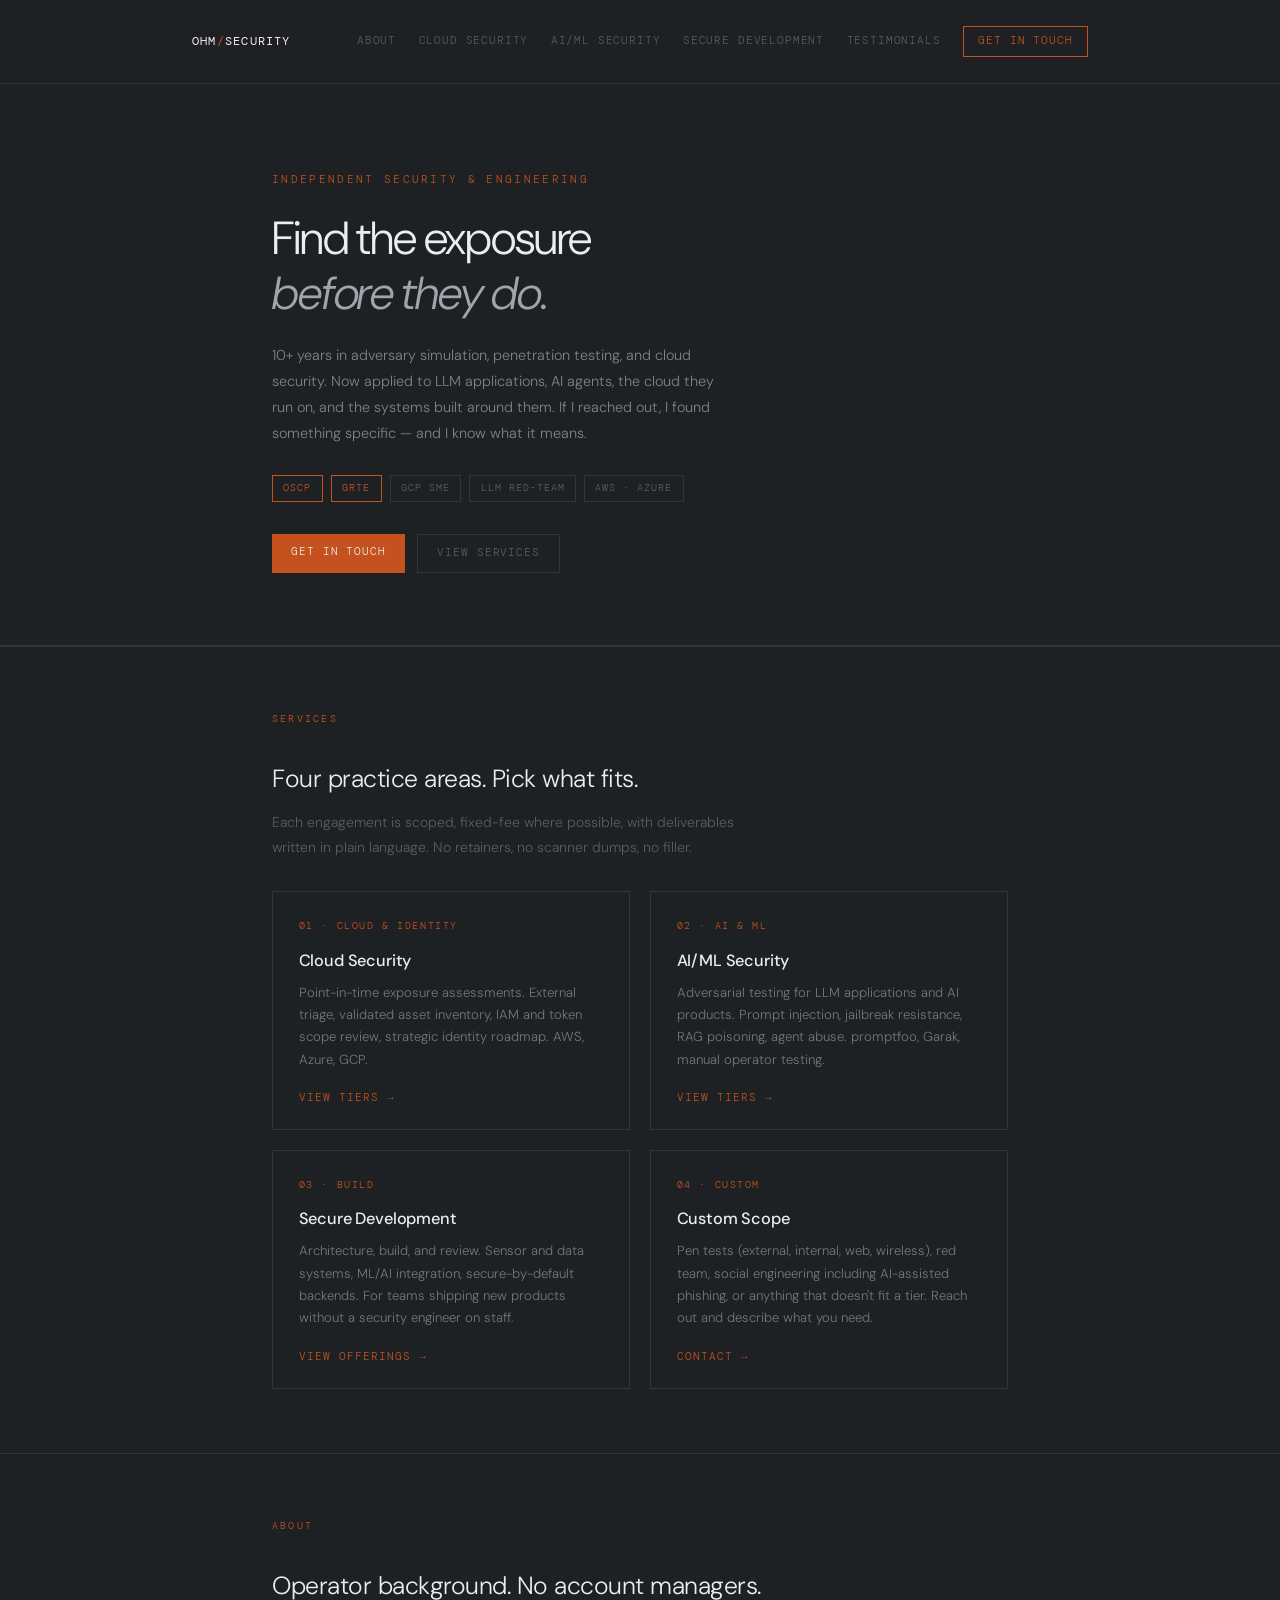
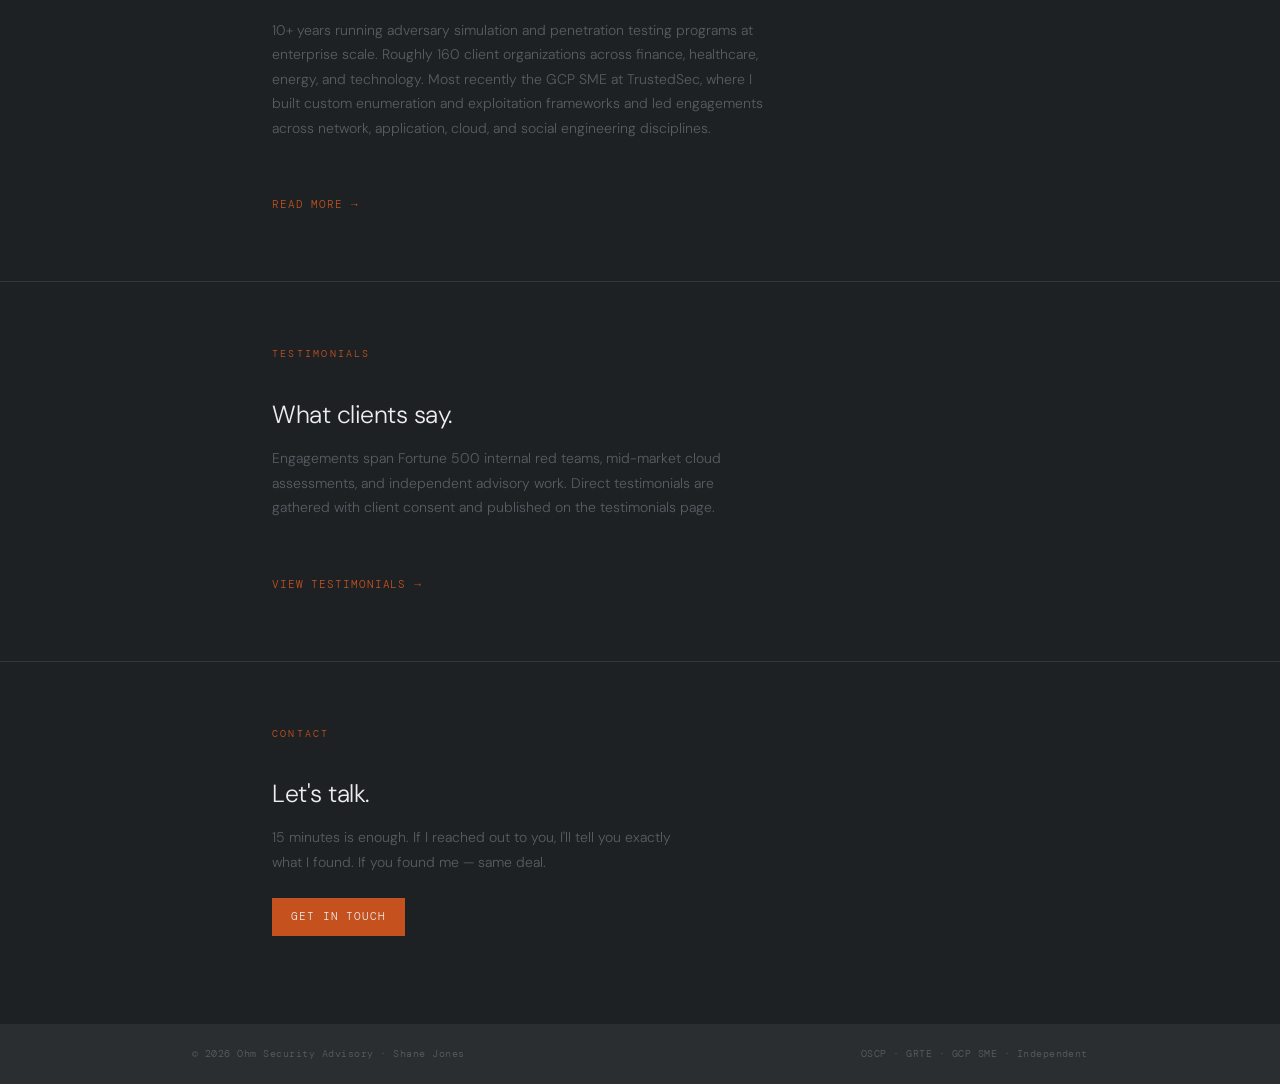
==== index.html @ d606ea2e "Add files via upload" ====
<!DOCTYPE html>
<html lang="en">
<head>
  <meta charset="UTF-8">
  <meta name="viewport" content="width=device-width, initial-scale=1.0">
  <title>Ohm Security Advisory — AI Security, Cloud Security, Secure Development · Shane Jones</title>
  <meta name="description" content="Independent security consultant. AI/LLM red-teaming, cloud and identity exposure reviews, secure software development. OSCP · GRTE · GCP SME.">
  <link rel="preconnect" href="https://fonts.googleapis.com">
  <link rel="preconnect" href="https://fonts.gstatic.com" crossorigin>
  <link href="https://fonts.googleapis.com/css2?family=DM+Mono:wght@300;400;500&family=DM+Sans:ital,wght@0,300;0,400;0,500;1,300&display=swap" rel="stylesheet">
  <link rel="stylesheet" href="styles.css">
</head>
<body>

  <nav>
    <div class="container-wide">
      <a href="index.html" class="logo">OHM<span>/</span>SECURITY</a>
      <button class="nav-toggle" aria-expanded="false" aria-controls="primary-nav">Menu</button>
      <div class="nav-links" id="primary-nav">
        <a href="about.html">About</a>
        <a href="cloud-security.html">Cloud Security</a>
        <a href="ai-ml-security.html">AI/ML Security</a>
        <a href="secure-development.html">Secure Development</a>
        <a href="testimonials.html">Testimonials</a>
        <a href="contact.html" class="nav-cta">Get in touch</a>
      </div>
    </div>
  </nav>

  <main>

    <section class="hero">
      <div class="container">
        <div>
          <div class="hero-eyebrow">Independent Security &amp; Engineering</div>
          <h1>Find the exposure<br><em>before they do.</em></h1>
          <p class="hero-sub">10+ years in adversary simulation, penetration testing, and cloud security. Now applied to LLM applications, AI agents, the cloud they run on, and the systems built around them. If I reached out, I found something specific — and I know what it means.</p>
          <div class="hero-certs">
            <span class="cert cert-main">OSCP</span>
            <span class="cert cert-main">GRTE</span>
            <span class="cert cert-sec">GCP SME</span>
            <span class="cert cert-sec">LLM Red-Team</span>
            <span class="cert cert-sec">AWS · Azure</span>
          </div>
          <div class="hero-btns">
            <a href="contact.html" class="btn btn-solid">Get in touch</a>
            <a href="#services" class="btn btn-outline">View services</a>
          </div>
        </div>
        <div class="headshot">
          <img src="headshot.jpg" alt="Shane Jones" onerror="this.parentElement.style.display='none'">
          <div class="headshot-label">Shane Jones · Ohm Security Advisory</div>
        </div>
      </div>
    </section>

    <!-- Service overview -->
    <section class="section" id="services">
      <div class="section-pad">
        <div class="container">
          <div class="eyebrow">Services</div>
          <h2>Four practice areas. Pick what fits.</h2>
          <p class="lead">Each engagement is scoped, fixed-fee where possible, with deliverables written in plain language. No retainers, no scanner dumps, no filler.</p>
          <div class="service-grid">

            <a href="cloud-security.html" class="service-card">
              <div class="service-card-id">01 · Cloud &amp; Identity</div>
              <div class="service-card-title">Cloud Security</div>
              <div class="service-card-desc">Point-in-time exposure assessments. External triage, validated asset inventory, IAM and token scope review, strategic identity roadmap. AWS, Azure, GCP.</div>
              <div class="service-card-arrow">View tiers →</div>
            </a>

            <a href="ai-ml-security.html" class="service-card">
              <div class="service-card-id">02 · AI &amp; ML</div>
              <div class="service-card-title">AI/ML Security</div>
              <div class="service-card-desc">Adversarial testing for LLM applications and AI products. Prompt injection, jailbreak resistance, RAG poisoning, agent abuse. promptfoo, Garak, manual operator testing.</div>
              <div class="service-card-arrow">View tiers →</div>
            </a>

            <a href="secure-development.html" class="service-card">
              <div class="service-card-id">03 · Build</div>
              <div class="service-card-title">Secure Development</div>
              <div class="service-card-desc">Architecture, build, and review. Sensor and data systems, ML/AI integration, secure-by-default backends. For teams shipping new products without a security engineer on staff.</div>
              <div class="service-card-arrow">View offerings →</div>
            </a>

            <a href="contact.html" class="service-card">
              <div class="service-card-id">04 · Custom</div>
              <div class="service-card-title">Custom Scope</div>
              <div class="service-card-desc">Pen tests (external, internal, web, wireless), red team, social engineering including AI-assisted phishing, or anything that doesn't fit a tier. Reach out and describe what you need.</div>
              <div class="service-card-arrow">Contact →</div>
            </a>

          </div>
        </div>
      </div>
    </section>

    <!-- About preview -->
    <section class="section">
      <div class="section-pad">
        <div class="container">
          <div class="eyebrow">About</div>
          <h2>Operator background. No account managers.</h2>
          <p class="lead">10+ years running adversary simulation and penetration testing programs at enterprise scale. Roughly 160 client organizations across finance, healthcare, energy, and technology. Most recently the GCP SME at TrustedSec, where I built custom enumeration and exploitation frameworks and led engagements across network, application, cloud, and social engineering disciplines.</p>
          <a href="about.html" class="preview-cta">Read more →</a>
        </div>
      </div>
    </section>

    <!-- Testimonials preview -->
    <section class="section">
      <div class="section-pad">
        <div class="container">
          <div class="eyebrow">Testimonials</div>
          <h2>What clients say.</h2>
          <p class="lead">Engagements span Fortune 500 internal red teams, mid-market cloud assessments, and independent advisory work. Direct testimonials are gathered with client consent and published on the testimonials page.</p>
          <a href="testimonials.html" class="preview-cta">View testimonials →</a>
        </div>
      </div>
    </section>

    <!-- Contact CTA -->
    <section class="contact-section">
      <div class="contact-pad">
        <div class="container">
          <div class="eyebrow">Contact</div>
          <h2>Let's talk.</h2>
          <p style="font-size:0.875rem;color:var(--muted);max-width:420px;line-height:1.75;margin-bottom:1.5rem">
            15 minutes is enough. If I reached out to you, I'll tell you exactly what I found. If you found me — same deal.
          </p>
          <a href="contact.html" class="btn btn-solid">Get in touch</a>
        </div>
      </div>
    </section>

  </main>

  <footer>
    <div class="container-wide">
      <span class="fc">© 2026 Ohm Security Advisory · Shane Jones</span>
      <span class="fc">OSCP · GRTE · GCP SME · Independent</span>
    </div>
  </footer>

  <script src="nav.js"></script>
</body>
</html>
---- styles.css ----
/* ════════════════════════════════════════════════════════════════
   Ohm Security Advisory — shared stylesheet
   Color, type, and component system. All pages link this file.
   ════════════════════════════════════════════════════════════════ */

*, *::before, *::after { box-sizing: border-box; margin: 0; padding: 0; }

:root {
  --orange:   #C4511E;
  --copper:   #D96A2C;
  --gunmetal: #2B2E31;
  --graphite: #4A4F55;
  --offwhite: #EDEDED;
  --bg:       #1e2124;
  --surface:  #252830;
  --border:   #32363c;
  --muted:    #585d64;
  --text:     #EDEDED;
}

html { scroll-behavior: smooth; }

body {
  background: var(--bg);
  color: var(--text);
  font-family: 'DM Sans', sans-serif;
  font-weight: 300;
  line-height: 1.6;
  min-height: 100vh;
  display: flex;
  flex-direction: column;
}

main { flex: 1; }

.container {
  max-width: 800px;
  margin: 0 auto;
  padding: 0 2rem;
}

.container-wide {
  max-width: 960px;
  margin: 0 auto;
  padding: 0 2rem;
}

/* ── Nav ── */
nav {
  padding: 1.6rem 0;
  border-bottom: 1px solid var(--border);
  position: sticky;
  top: 0;
  background: rgba(30,33,36,0.97);
  backdrop-filter: blur(8px);
  z-index: 50;
}
nav .container-wide { display: flex; align-items: center; justify-content: space-between; }
.logo {
  font-family: 'DM Mono', monospace;
  font-size: 0.76rem;
  font-weight: 400;
  color: var(--offwhite);
  text-decoration: none;
  letter-spacing: 0.1em;
}
.logo span { color: var(--orange); }

.nav-links { display: flex; gap: 1.4rem; align-items: center; }
.nav-links a {
  font-family: 'DM Mono', monospace;
  font-size: 0.66rem;
  color: var(--muted);
  text-decoration: none;
  letter-spacing: 0.08em;
  text-transform: uppercase;
  transition: color 0.2s;
}
.nav-links a:hover { color: var(--offwhite); }
.nav-links a.active { color: var(--offwhite); border-bottom: 1px solid var(--orange); padding-bottom: 2px; }
.nav-cta {
  padding: 0.4rem 0.9rem;
  border: 1px solid var(--orange);
  color: var(--orange) !important;
  transition: background 0.2s, color 0.2s !important;
}
.nav-cta:hover { background: var(--orange) !important; color: var(--offwhite) !important; }
.nav-cta.active { border-bottom: 1px solid var(--orange); padding-bottom: 0.4rem; }

/* Mobile menu toggle */
.nav-toggle {
  display: none;
  background: transparent;
  border: 1px solid var(--border);
  color: var(--muted);
  font-family: 'DM Mono', monospace;
  font-size: 0.7rem;
  letter-spacing: 0.08em;
  padding: 0.4rem 0.8rem;
  cursor: pointer;
}

/* ── Hero ── */
.hero {
  padding: 5.5rem 0 4.5rem;
  border-bottom: 1px solid var(--border);
}
.hero .container {
  display: grid;
  grid-template-columns: 1fr 190px;
  gap: 2.5rem;
  align-items: start;
}
.hero-eyebrow {
  font-family: 'DM Mono', monospace;
  font-size: 0.66rem;
  color: var(--orange);
  letter-spacing: 0.22em;
  text-transform: uppercase;
  margin-bottom: 1.4rem;
  opacity: 0;
  animation: fadeUp 0.5s 0.05s forwards;
}
.hero h1 {
  font-size: clamp(2rem, 4vw, 2.9rem);
  font-weight: 300;
  line-height: 1.18;
  letter-spacing: -0.025em;
  margin-bottom: 1.4rem;
  color: var(--offwhite);
  opacity: 0;
  animation: fadeUp 0.5s 0.12s forwards;
}
.hero h1 em { font-style: italic; color: #a0a5ac; }
.hero-sub {
  font-size: 0.9rem;
  color: #7e838a;
  line-height: 1.8;
  max-width: 460px;
  margin-bottom: 1.75rem;
  opacity: 0;
  animation: fadeUp 0.5s 0.2s forwards;
}
.hero-certs {
  display: flex;
  gap: 0.5rem;
  flex-wrap: wrap;
  margin-bottom: 2rem;
  opacity: 0;
  animation: fadeUp 0.5s 0.26s forwards;
}
.cert {
  font-family: 'DM Mono', monospace;
  font-size: 0.62rem;
  letter-spacing: 0.1em;
  text-transform: uppercase;
  padding: 0.28rem 0.65rem;
}
.cert-main { border: 1px solid var(--orange); color: var(--orange); }
.cert-sec  { border: 1px solid var(--border);  color: var(--muted); }

.hero-btns {
  display: flex;
  gap: 0.75rem;
  opacity: 0;
  animation: fadeUp 0.5s 0.32s forwards;
  flex-wrap: wrap;
}

.btn {
  font-family: 'DM Mono', monospace;
  font-size: 0.7rem;
  letter-spacing: 0.08em;
  text-transform: uppercase;
  text-decoration: none;
  padding: 0.6rem 1.2rem;
  transition: all 0.18s;
  display: inline-block;
  cursor: pointer;
  border: none;
}
.btn-solid  { background: var(--orange); color: var(--offwhite); }
.btn-solid:hover { background: var(--copper); }
.btn-outline { border: 1px solid var(--border); color: var(--muted); background: transparent; }
.btn-outline:hover { border-color: var(--graphite); color: var(--offwhite); }

/* Headshot */
.headshot { opacity: 0; animation: fadeIn 0.7s 0.4s forwards; }
.headshot img {
  width: 100%;
  height: 230px;
  object-fit: cover;
  object-position: center 10%;
  display: block;
  border-left: 3px solid var(--orange);
  filter: saturate(0.92);
}
.headshot-label {
  font-family: 'DM Mono', monospace;
  font-size: 0.6rem;
  color: var(--muted);
  letter-spacing: 0.06em;
  text-align: right;
  margin-top: 0.5rem;
}

/* ── Page header (non-home pages) ── */
.page-header {
  padding: 3.5rem 0 2.5rem;
  border-bottom: 1px solid var(--border);
}
.page-header .eyebrow {
  margin-bottom: 1rem;
}
.page-header h1 {
  font-size: clamp(1.7rem, 3vw, 2.3rem);
  font-weight: 300;
  letter-spacing: -0.022em;
  color: var(--offwhite);
  line-height: 1.2;
  max-width: 680px;
  margin-bottom: 1rem;
}
.page-header p {
  font-size: 0.92rem;
  color: #7e838a;
  line-height: 1.75;
  max-width: 540px;
}

/* ── Sections ── */
.section { border-top: 1px solid var(--border); }
.section:first-of-type { border-top: none; }
.section-pad { padding: 4rem 0; }
.eyebrow {
  font-family: 'DM Mono', monospace;
  font-size: 0.63rem;
  letter-spacing: 0.22em;
  text-transform: uppercase;
  color: var(--orange);
  margin-bottom: 2rem;
}
h2 {
  font-size: 1.55rem;
  font-weight: 300;
  letter-spacing: -0.02em;
  color: var(--offwhite);
  margin-bottom: 0.75rem;
}
.lead {
  font-size: 0.875rem;
  color: var(--muted);
  line-height: 1.75;
  max-width: 500px;
  margin-bottom: 2rem;
}

/* ── Service overview grid (home page) ── */
.service-grid {
  display: grid;
  grid-template-columns: 1fr 1fr;
  gap: 1.25rem;
  margin-top: 1rem;
}
.service-card {
  border: 1px solid var(--border);
  padding: 1.6rem 1.6rem 1.4rem;
  text-decoration: none;
  display: flex;
  flex-direction: column;
  background: transparent;
  transition: background 0.18s, border-color 0.18s, transform 0.18s;
}
.service-card:hover { background: var(--surface); border-color: var(--graphite); transform: translateY(-2px); }
.service-card-id {
  font-family: 'DM Mono', monospace;
  font-size: 0.62rem;
  color: var(--orange);
  letter-spacing: 0.16em;
  text-transform: uppercase;
  margin-bottom: 0.85rem;
}
.service-card-title {
  font-size: 1.02rem;
  font-weight: 500;
  color: var(--offwhite);
  margin-bottom: 0.5rem;
  letter-spacing: -0.01em;
}
.service-card-desc {
  font-size: 0.82rem;
  color: #72777e;
  line-height: 1.7;
  margin-bottom: 1.2rem;
  flex-grow: 1;
}
.service-card-arrow {
  font-family: 'DM Mono', monospace;
  font-size: 0.66rem;
  color: var(--orange);
  letter-spacing: 0.1em;
  text-transform: uppercase;
}

/* ── Tiers ── */
.tiers { border: 1px solid var(--border); display: flex; flex-direction: column; }
.tier {
  padding: 1.6rem 1.75rem;
  display: grid;
  grid-template-columns: 60px 1fr auto;
  gap: 1rem;
  border-bottom: 1px solid var(--border);
  transition: background 0.18s;
}
.tier:last-child { border-bottom: none; }
.tier:hover { background: var(--surface); }
.tier-id { font-family: 'DM Mono', monospace; font-size: 0.62rem; color: var(--orange); letter-spacing: 0.08em; padding-top: 3px; }
.tier-name { font-size: 0.92rem; font-weight: 500; color: var(--offwhite); margin-bottom: 0.2rem; }
.tier-eta { font-family: 'DM Mono', monospace; font-size: 0.65rem; color: var(--muted); margin-bottom: 0.55rem; }
.tier-copy { font-size: 0.83rem; color: #72777e; line-height: 1.65; max-width: 460px; }
.tier-rate { text-align: right; white-space: nowrap; padding-top: 3px; }
.tier-rate a { font-family: 'DM Mono', monospace; font-size: 0.65rem; letter-spacing: 0.05em; color: var(--orange); text-decoration: none; }
.tier-rate a:hover { color: var(--copper); }

.callout {
  margin-top: 1rem;
  padding: 1.1rem 1.4rem;
  background: var(--surface);
  border-left: 3px solid var(--orange);
  font-size: 0.82rem;
  color: var(--muted);
  line-height: 1.65;
}
.callout a { color: var(--orange); text-decoration: none; }
.callout a:hover { color: var(--copper); }
.callout strong { color: var(--offwhite); font-weight: 400; }

/* ── About ── */
.about-cols { display: grid; grid-template-columns: 1fr 280px; gap: 3rem; align-items: start; }
.about-copy { font-size: 0.875rem; color: #7e838a; line-height: 1.85; }
.about-copy p + p { margin-top: 0.9rem; }
.about-copy strong { color: var(--offwhite); font-weight: 400; }
.skills { display: flex; flex-wrap: wrap; gap: 0.4rem; margin-top: 1.5rem; }
.skill {
  font-family: 'DM Mono', monospace;
  font-size: 0.6rem;
  letter-spacing: 0.06em;
  padding: 0.25rem 0.6rem;
  border: 1px solid var(--border);
  color: var(--graphite);
  background: var(--surface);
}
.timeline { display: flex; flex-direction: column; }
.tl-item { display: grid; grid-template-columns: 10px 1fr; gap: 0.9rem; padding-bottom: 1.25rem; position: relative; }
.tl-item:not(:last-child)::before {
  content: ''; position: absolute; left: 4px; top: 8px; bottom: 0;
  width: 1px; background: var(--border);
}
.tl-dot { width: 9px; height: 9px; border-radius: 50%; background: var(--orange); flex-shrink: 0; margin-top: 3px; }
.tl-co { font-size: 0.85rem; font-weight: 500; color: var(--offwhite); line-height: 1.3; }
.tl-role { font-family: 'DM Mono', monospace; font-size: 0.62rem; color: var(--muted); margin-top: 2px; }
.certs-block { margin-top: 1.75rem; padding-top: 1.5rem; border-top: 1px solid var(--border); }
.certs-label { font-family: 'DM Mono', monospace; font-size: 0.6rem; letter-spacing: 0.18em; text-transform: uppercase; color: var(--orange); margin-bottom: 0.75rem; }
.cert-line { font-size: 0.82rem; color: var(--offwhite); margin-bottom: 0.3rem; }
.cert-line span { color: var(--muted); }

/* ── Testimonials ── */
.testimonial-grid {
  display: flex;
  flex-direction: column;
  gap: 1.25rem;
  margin-top: 1rem;
}
.testimonial {
  border: 1px solid var(--border);
  padding: 1.6rem 1.75rem;
  background: transparent;
  transition: background 0.18s;
  position: relative;
}
.testimonial:hover { background: var(--surface); }
.testimonial-quote {
  font-size: 0.95rem;
  color: var(--offwhite);
  line-height: 1.75;
  font-style: italic;
  margin-bottom: 1.2rem;
}
.testimonial-quote::before {
  content: '"';
  font-family: 'DM Mono', monospace;
  font-style: normal;
  color: var(--orange);
  font-size: 1.2rem;
  margin-right: 0.2rem;
}
.testimonial-quote::after {
  content: '"';
  font-family: 'DM Mono', monospace;
  font-style: normal;
  color: var(--orange);
  font-size: 1.2rem;
  margin-left: 0.1rem;
}
.testimonial-attribution {
  display: grid;
  grid-template-columns: 1fr auto;
  gap: 0.5rem;
  align-items: center;
  border-top: 1px solid var(--border);
  padding-top: 1rem;
}
.testimonial-name {
  font-size: 0.85rem;
  color: var(--offwhite);
  font-weight: 500;
}
.testimonial-role {
  font-family: 'DM Mono', monospace;
  font-size: 0.65rem;
  color: var(--muted);
  letter-spacing: 0.05em;
  margin-top: 2px;
}
.testimonial-engagement {
  font-family: 'DM Mono', monospace;
  font-size: 0.6rem;
  color: var(--orange);
  letter-spacing: 0.1em;
  text-transform: uppercase;
  border: 1px solid var(--border);
  padding: 0.25rem 0.6rem;
}
.testimonial-empty {
  border: 1px dashed var(--border);
  padding: 2.5rem 1.75rem;
  text-align: center;
  color: var(--muted);
  font-size: 0.85rem;
  line-height: 1.7;
}
.testimonial-empty p { margin-bottom: 0.5rem; }

/* ── Contact ── */
.contact-section { border-top: 1px solid var(--border); }
.contact-pad { padding: 4rem 0 5.5rem; }
.contact-cols {
  display: grid;
  grid-template-columns: 1fr 1fr;
  gap: 2.5rem;
  margin-top: 2rem;
  align-items: start;
}
.contact-block h3 {
  font-family: 'DM Mono', monospace;
  font-size: 0.65rem;
  letter-spacing: 0.12em;
  text-transform: uppercase;
  color: var(--muted);
  margin-bottom: 0.5rem;
}
.contact-block p { font-size: 0.83rem; color: var(--muted); line-height: 1.65; margin-bottom: 0.65rem; }
.clink { font-family: 'DM Mono', monospace; font-size: 0.78rem; color: var(--orange); text-decoration: none; }
.clink:hover { color: var(--copper); }

/* ── Contact form ── */
.contact-form { display: flex; flex-direction: column; gap: 0.75rem; }
.contact-form input,
.contact-form textarea {
  background: var(--surface);
  border: 1px solid var(--border);
  color: var(--text);
  font-family: 'DM Sans', sans-serif;
  font-size: 0.83rem;
  font-weight: 300;
  padding: 0.65rem 0.85rem;
  width: 100%;
  outline: none;
  transition: border-color 0.2s;
  resize: vertical;
}
.contact-form input::placeholder,
.contact-form textarea::placeholder { color: var(--muted); }
.contact-form input:focus,
.contact-form textarea:focus { border-color: var(--graphite); }
.contact-form textarea { min-height: 110px; }

/* ── Home page section CTAs (preview blocks) ── */
.preview-cta {
  margin-top: 1.5rem;
  font-family: 'DM Mono', monospace;
  font-size: 0.7rem;
  letter-spacing: 0.08em;
  text-transform: uppercase;
  color: var(--orange);
  text-decoration: none;
  display: inline-block;
  border-bottom: 1px solid transparent;
  padding-bottom: 2px;
  transition: border-color 0.2s, color 0.2s;
}
.preview-cta:hover { border-color: var(--orange); color: var(--copper); }

/* ── Footer ── */
footer { background: var(--gunmetal); padding: 1.4rem 0; }
footer .container-wide { display: flex; justify-content: space-between; align-items: center; gap: 1rem; flex-wrap: wrap; }
.fc { font-family: 'DM Mono', monospace; font-size: 0.62rem; color: var(--muted); letter-spacing: 0.05em; }

/* ── Animations ── */
@keyframes fadeUp {
  from { opacity: 0; transform: translateY(12px); }
  to   { opacity: 1; transform: translateY(0); }
}
@keyframes fadeIn {
  from { opacity: 0; }
  to   { opacity: 1; }
}

/* ── Mobile ── */
@media (max-width: 800px) {
  .nav-toggle { display: block; }
  .nav-links {
    display: none;
    position: absolute;
    top: 100%;
    left: 0;
    right: 0;
    flex-direction: column;
    align-items: stretch;
    background: rgba(30,33,36,0.99);
    backdrop-filter: blur(8px);
    border-bottom: 1px solid var(--border);
    padding: 1rem 2rem 1.5rem;
    gap: 1rem;
  }
  .nav-links.is-open { display: flex; }
  .nav-links a { padding: 0.4rem 0; }
  .nav-links a.active { border-bottom: none; padding-bottom: 0.4rem; color: var(--orange); }
  .nav-cta { text-align: center; }
}

@media (max-width: 660px) {
  .hero .container  { grid-template-columns: 1fr; }
  .headshot         { display: none; }
  .about-cols       { grid-template-columns: 1fr; }
  .contact-cols     { grid-template-columns: 1fr; }
  .service-grid     { grid-template-columns: 1fr; }
  .tier             { grid-template-columns: 60px 1fr; }
  .tier-rate        { grid-column: 2; text-align: left; }
  .testimonial-attribution { grid-template-columns: 1fr; }
  .testimonial-engagement { justify-self: start; }
}
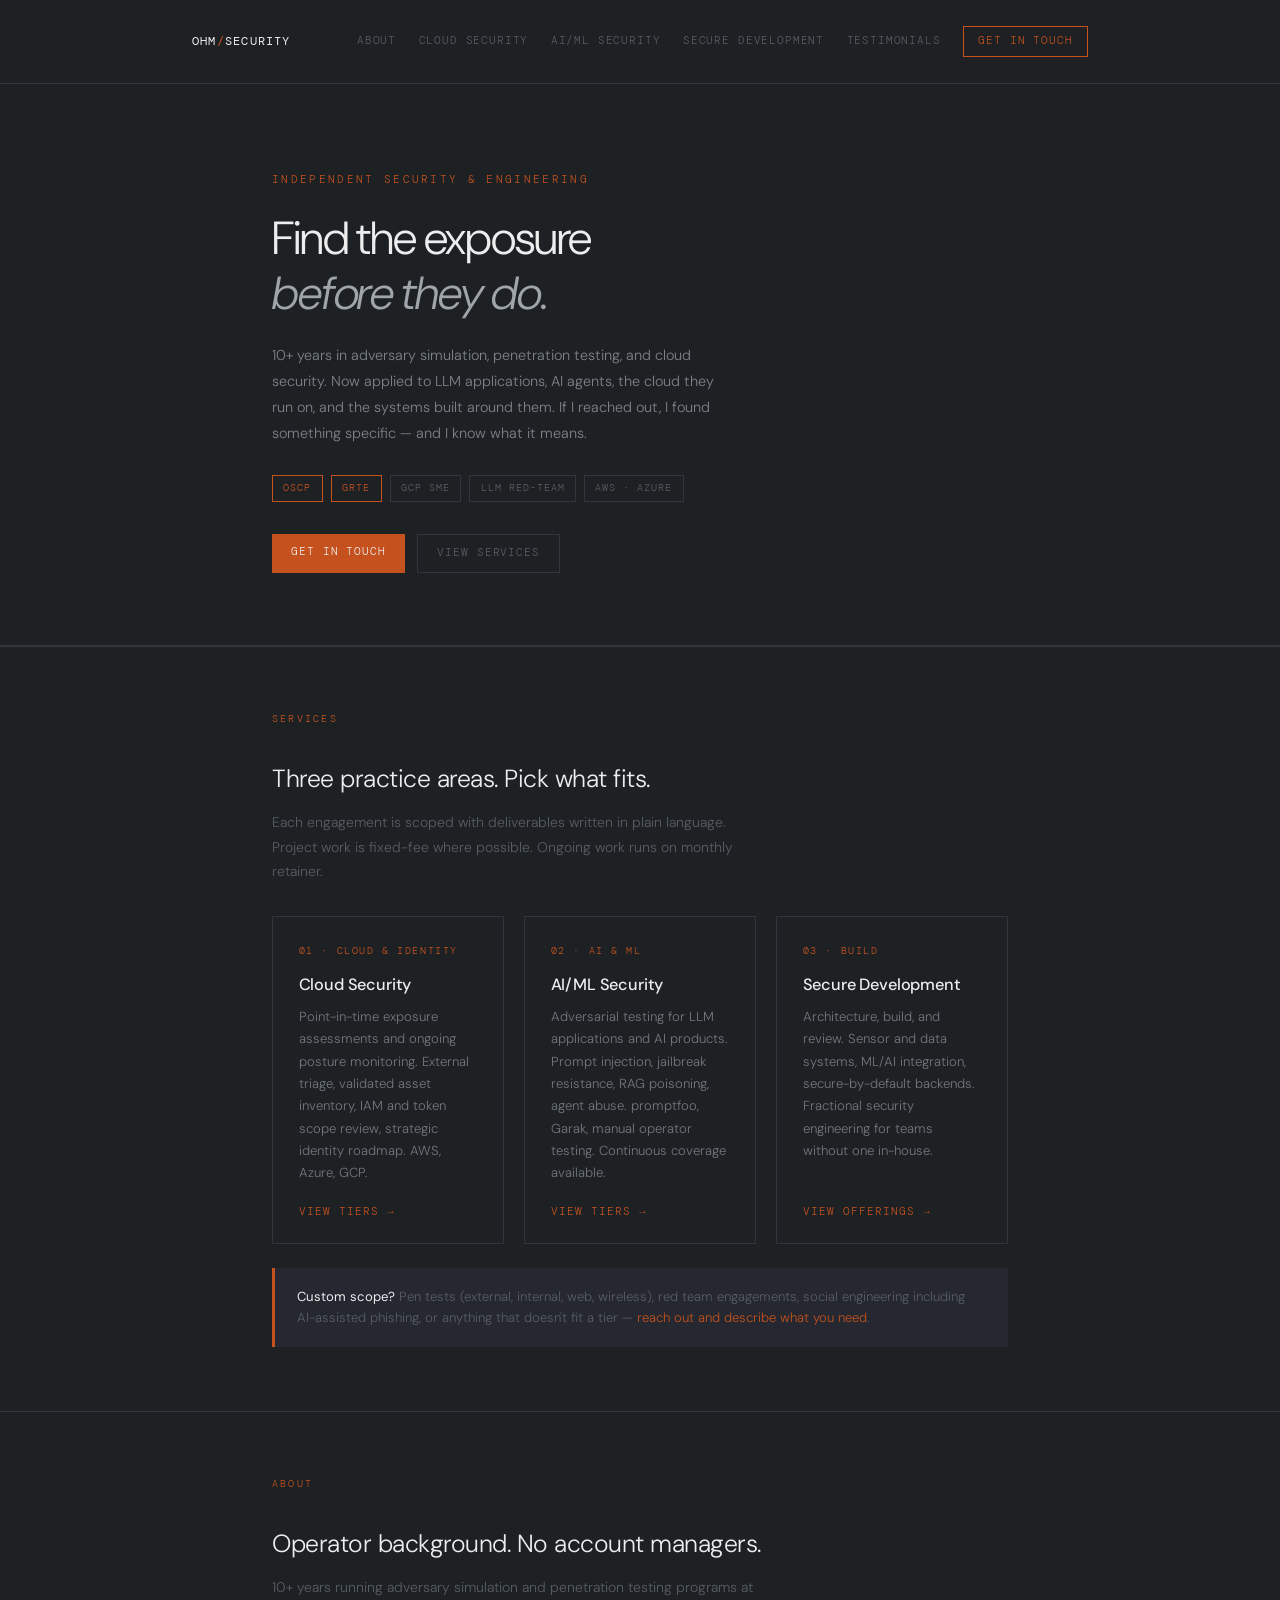
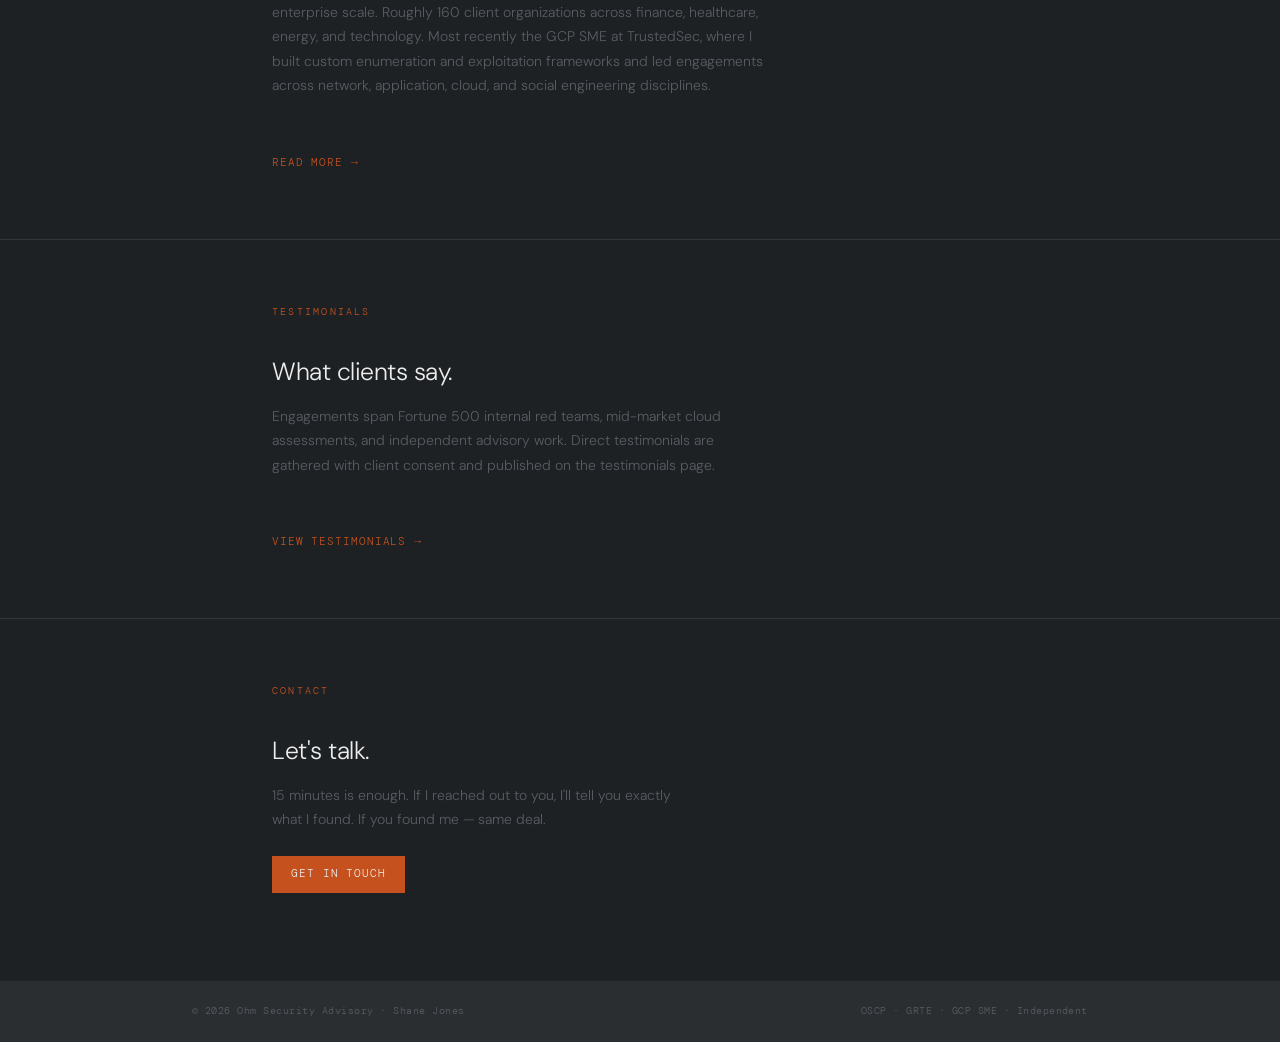
==== commit d13827b3: "Add files via upload" ====
--- a/index.html
+++ b/index.html
@@ -59,38 +59,35 @@
       <div class="section-pad">
         <div class="container">
           <div class="eyebrow">Services</div>
-          <h2>Four practice areas. Pick what fits.</h2>
-          <p class="lead">Each engagement is scoped, fixed-fee where possible, with deliverables written in plain language. No retainers, no scanner dumps, no filler.</p>
+          <h2>Three practice areas. Pick what fits.</h2>
+          <p class="lead">Each engagement is scoped with deliverables written in plain language. Project work is fixed-fee where possible. Ongoing work runs on monthly retainer.</p>
           <div class="service-grid">
 
             <a href="cloud-security.html" class="service-card">
               <div class="service-card-id">01 · Cloud &amp; Identity</div>
               <div class="service-card-title">Cloud Security</div>
-              <div class="service-card-desc">Point-in-time exposure assessments. External triage, validated asset inventory, IAM and token scope review, strategic identity roadmap. AWS, Azure, GCP.</div>
+              <div class="service-card-desc">Point-in-time exposure assessments and ongoing posture monitoring. External triage, validated asset inventory, IAM and token scope review, strategic identity roadmap. AWS, Azure, GCP.</div>
               <div class="service-card-arrow">View tiers →</div>
             </a>
 
             <a href="ai-ml-security.html" class="service-card">
               <div class="service-card-id">02 · AI &amp; ML</div>
               <div class="service-card-title">AI/ML Security</div>
-              <div class="service-card-desc">Adversarial testing for LLM applications and AI products. Prompt injection, jailbreak resistance, RAG poisoning, agent abuse. promptfoo, Garak, manual operator testing.</div>
+              <div class="service-card-desc">Adversarial testing for LLM applications and AI products. Prompt injection, jailbreak resistance, RAG poisoning, agent abuse. promptfoo, Garak, manual operator testing. Continuous coverage available.</div>
               <div class="service-card-arrow">View tiers →</div>
             </a>
 
             <a href="secure-development.html" class="service-card">
               <div class="service-card-id">03 · Build</div>
               <div class="service-card-title">Secure Development</div>
-              <div class="service-card-desc">Architecture, build, and review. Sensor and data systems, ML/AI integration, secure-by-default backends. For teams shipping new products without a security engineer on staff.</div>
+              <div class="service-card-desc">Architecture, build, and review. Sensor and data systems, ML/AI integration, secure-by-default backends. Fractional security engineering for teams without one in-house.</div>
               <div class="service-card-arrow">View offerings →</div>
             </a>
 
-            <a href="contact.html" class="service-card">
-              <div class="service-card-id">04 · Custom</div>
-              <div class="service-card-title">Custom Scope</div>
-              <div class="service-card-desc">Pen tests (external, internal, web, wireless), red team, social engineering including AI-assisted phishing, or anything that doesn't fit a tier. Reach out and describe what you need.</div>
-              <div class="service-card-arrow">Contact →</div>
-            </a>
+          </div>
 
+          <div class="callout" style="margin-top:1.5rem">
+            <strong>Custom scope?</strong> Pen tests (external, internal, web, wireless), red team engagements, social engineering including AI-assisted phishing, or anything that doesn't fit a tier — <a href="contact.html">reach out and describe what you need</a>.
           </div>
         </div>
       </div>
--- a/styles.css
+++ b/styles.css
@@ -258,7 +258,7 @@
 /* ── Service overview grid (home page) ── */
 .service-grid {
   display: grid;
-  grid-template-columns: 1fr 1fr;
+  grid-template-columns: repeat(3, 1fr);
   gap: 1.25rem;
   margin-top: 1rem;
 }
@@ -539,12 +539,15 @@
   .nav-cta { text-align: center; }
 }
 
+@media (max-width: 760px) {
+  .service-grid { grid-template-columns: 1fr; }
+}
+
 @media (max-width: 660px) {
   .hero .container  { grid-template-columns: 1fr; }
   .headshot         { display: none; }
   .about-cols       { grid-template-columns: 1fr; }
   .contact-cols     { grid-template-columns: 1fr; }
-  .service-grid     { grid-template-columns: 1fr; }
   .tier             { grid-template-columns: 60px 1fr; }
   .tier-rate        { grid-column: 2; text-align: left; }
   .testimonial-attribution { grid-template-columns: 1fr; }
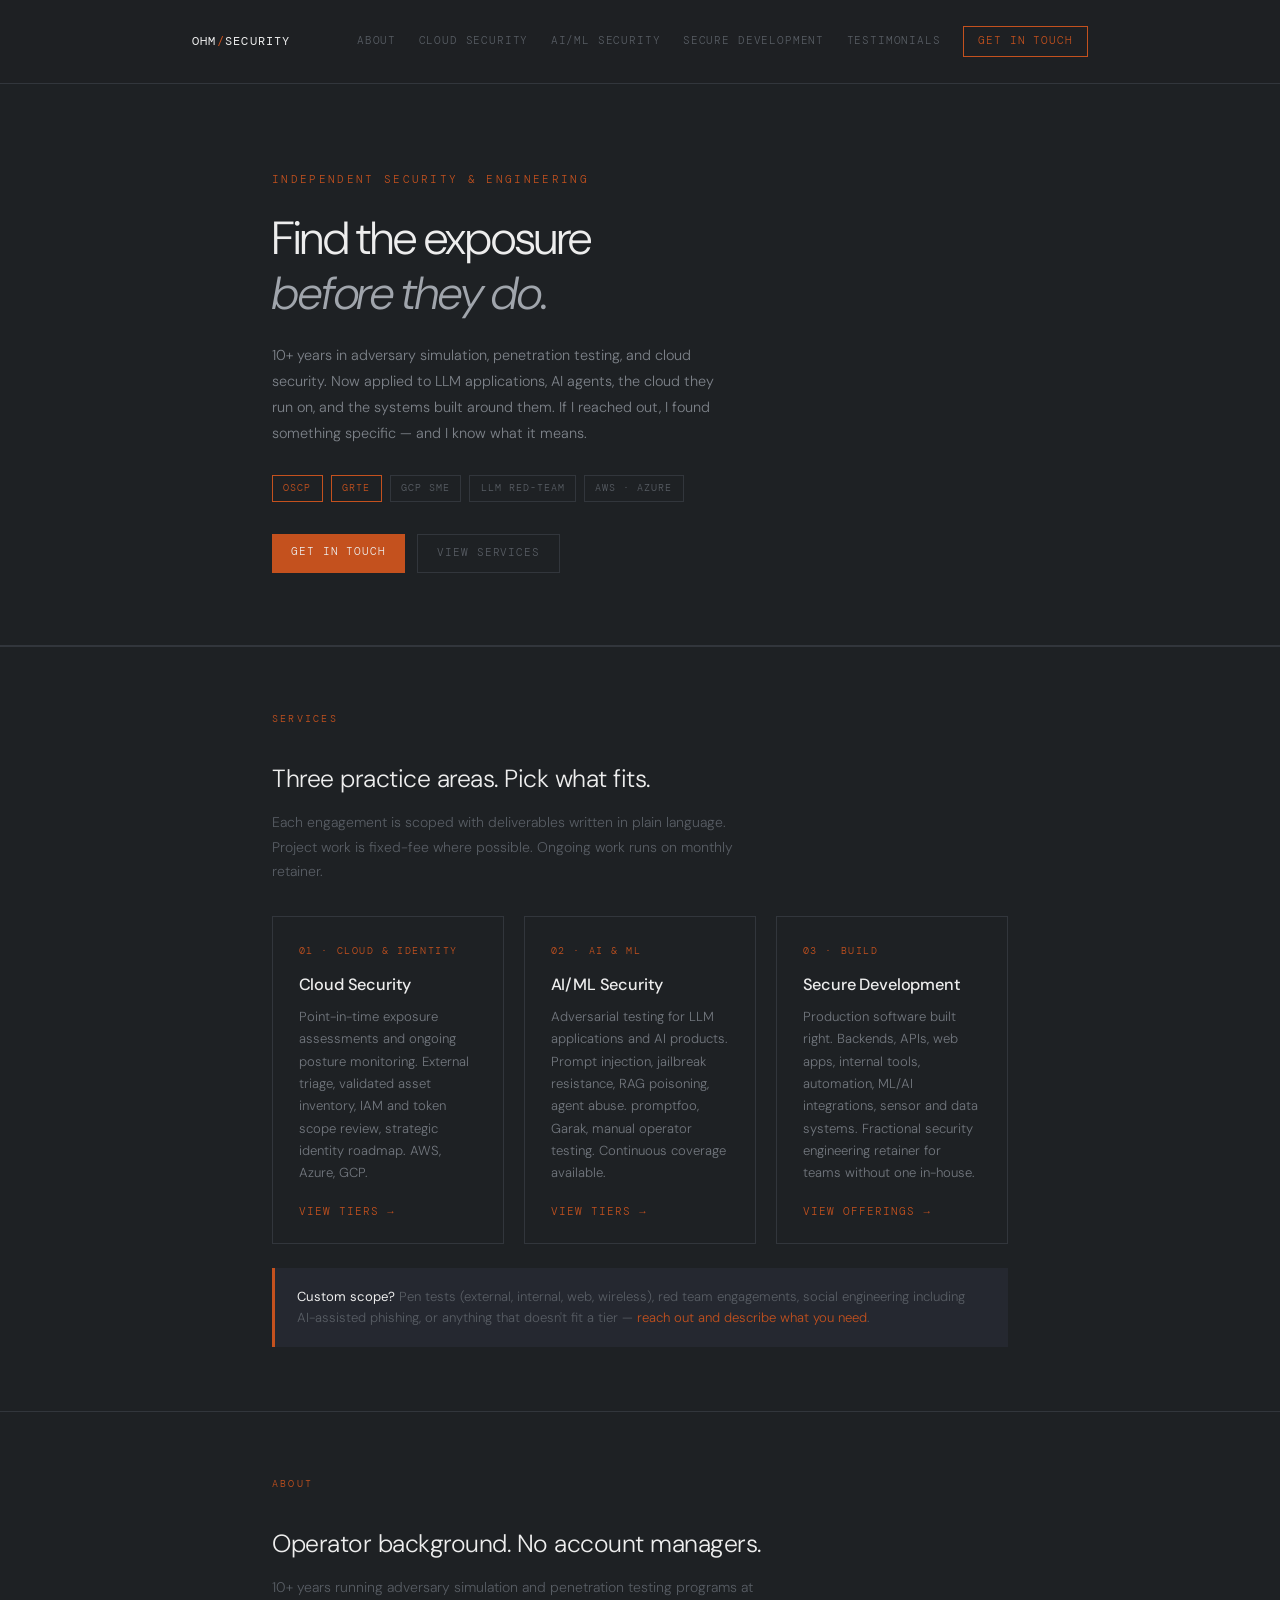
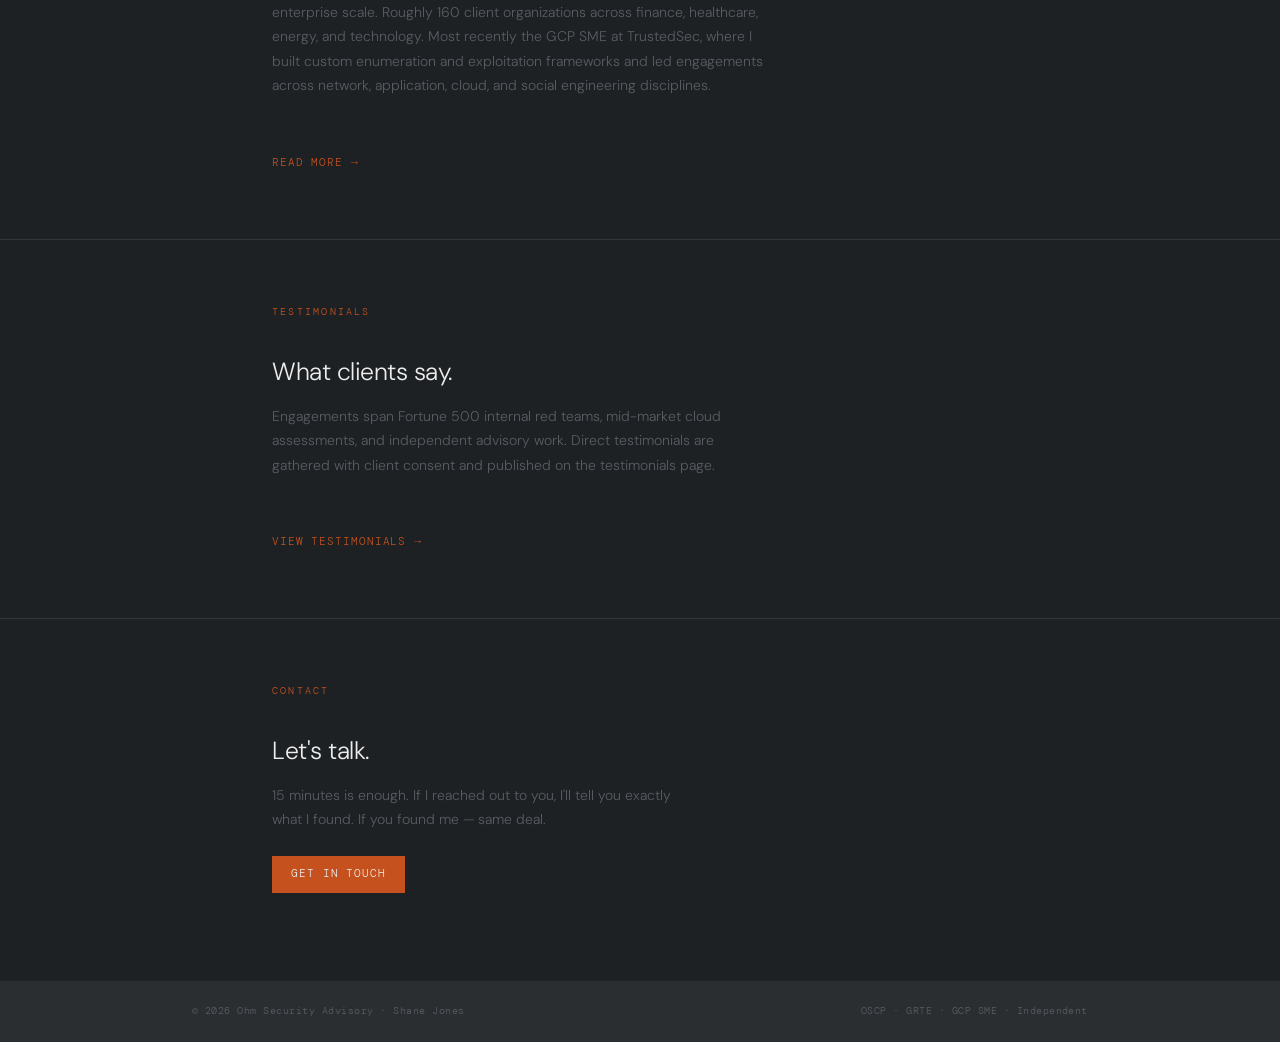
==== commit cb30dac1: "Add files via upload" ====
--- a/index.html
+++ b/index.html
@@ -3,12 +3,106 @@
 <head>
   <meta charset="UTF-8">
   <meta name="viewport" content="width=device-width, initial-scale=1.0">
-  <title>Ohm Security Advisory — AI Security, Cloud Security, Secure Development · Shane Jones</title>
-  <meta name="description" content="Independent security consultant. AI/LLM red-teaming, cloud and identity exposure reviews, secure software development. OSCP · GRTE · GCP SME.">
+  <meta name="theme-color" content="#1e2124">
+  <meta name="author" content="Shane Jones">
+  <meta name="robots" content="index, follow, max-image-preview:large">
+
+  <title>Ohm Security Advisory — AI Security, Cloud Security &amp; Secure Development | Shane Jones</title>
+  <meta name="description" content="Independent security consulting from Austin, TX. AI/LLM red-teaming, cloud and identity exposure reviews (AWS, Azure, GCP), and secure software development. OSCP · GRTE · GCP SME.">
+  <meta name="keywords" content="AI security consultant, LLM red team, cloud security, GCP security, AWS security, prompt injection testing, AI security audit, Austin security consultant, OSCP, GRTE">
+
+  <link rel="canonical" href="https://ohmsecurityadvisory.com/">
+
+  <!-- Open Graph -->
+  <meta property="og:type" content="website">
+  <meta property="og:site_name" content="Ohm Security Advisory">
+  <meta property="og:title" content="Ohm Security Advisory — AI Security, Cloud Security &amp; Secure Development">
+  <meta property="og:description" content="Independent security consulting from Austin, TX. AI/LLM red-teaming, cloud and identity exposure reviews, and secure software development. OSCP · GRTE · GCP SME.">
+  <meta property="og:url" content="https://ohmsecurityadvisory.com/">
+  <meta property="og:image" content="https://ohmsecurityadvisory.com/og-image.png">
+  <meta property="og:image:width" content="1200">
+  <meta property="og:image:height" content="630">
+  <meta property="og:image:alt" content="Ohm Security Advisory — Find the exposure before they do.">
+  <meta property="og:locale" content="en_US">
+
+  <!-- Twitter Card -->
+  <meta name="twitter:card" content="summary_large_image">
+  <meta name="twitter:title" content="Ohm Security Advisory — AI Security, Cloud Security &amp; Secure Development">
+  <meta name="twitter:description" content="Independent security consulting. AI/LLM red-teaming, cloud security, secure development. OSCP · GRTE · GCP SME.">
+  <meta name="twitter:image" content="https://ohmsecurityadvisory.com/og-image.png">
+
+  <!-- Favicon -->
+  <link rel="icon" type="image/svg+xml" href="favicon.svg">
+
+  <!-- Fonts and styles -->
   <link rel="preconnect" href="https://fonts.googleapis.com">
   <link rel="preconnect" href="https://fonts.gstatic.com" crossorigin>
   <link href="https://fonts.googleapis.com/css2?family=DM+Mono:wght@300;400;500&family=DM+Sans:ital,wght@0,300;0,400;0,500;1,300&display=swap" rel="stylesheet">
   <link rel="stylesheet" href="styles.css">
+
+  <!-- Structured data: Organization + Person + WebSite -->
+  <script type="application/ld+json">
+  {
+    "@context": "https://schema.org",
+    "@graph": [
+      {
+        "@type": "ProfessionalService",
+        "@id": "https://ohmsecurityadvisory.com/#organization",
+        "name": "Ohm Security Advisory",
+        "url": "https://ohmsecurityadvisory.com/",
+        "description": "Independent security consulting practice offering AI/ML security, cloud security, and secure software development.",
+        "founder": { "@id": "https://ohmsecurityadvisory.com/#shane" },
+        "areaServed": { "@type": "Country", "name": "United States" },
+        "address": {
+          "@type": "PostalAddress",
+          "addressLocality": "Austin",
+          "addressRegion": "TX",
+          "addressCountry": "US"
+        },
+        "priceRange": "$$$",
+        "logo": "https://ohmsecurityadvisory.com/og-image.png",
+        "image": "https://ohmsecurityadvisory.com/og-image.png",
+        "sameAs": [
+          "https://www.linkedin.com/in/ohmsecurities/"
+        ]
+      },
+      {
+        "@type": "Person",
+        "@id": "https://ohmsecurityadvisory.com/#shane",
+        "name": "Shane Jones",
+        "jobTitle": "Principal Security Consultant",
+        "url": "https://ohmsecurityadvisory.com/about.html",
+        "worksFor": { "@id": "https://ohmsecurityadvisory.com/#organization" },
+        "knowsAbout": [
+          "AI Security",
+          "LLM Red Teaming",
+          "Prompt Injection",
+          "Cloud Security",
+          "GCP Security",
+          "AWS Security",
+          "Identity and Access Management",
+          "Penetration Testing",
+          "Secure Software Development",
+          "Adversary Simulation"
+        ],
+        "hasCredential": [
+          { "@type": "EducationalOccupationalCredential", "name": "Offensive Security Certified Professional (OSCP)" },
+          { "@type": "EducationalOccupationalCredential", "name": "GCP Red Team Expert (GRTE)" }
+        ],
+        "sameAs": [
+          "https://www.linkedin.com/in/ohmsecurities/"
+        ]
+      },
+      {
+        "@type": "WebSite",
+        "@id": "https://ohmsecurityadvisory.com/#website",
+        "url": "https://ohmsecurityadvisory.com/",
+        "name": "Ohm Security Advisory",
+        "publisher": { "@id": "https://ohmsecurityadvisory.com/#organization" }
+      }
+    ]
+  }
+  </script>
 </head>
 <body>
 
@@ -80,7 +174,7 @@
             <a href="secure-development.html" class="service-card">
               <div class="service-card-id">03 · Build</div>
               <div class="service-card-title">Secure Development</div>
-              <div class="service-card-desc">Architecture, build, and review. Sensor and data systems, ML/AI integration, secure-by-default backends. Fractional security engineering for teams without one in-house.</div>
+              <div class="service-card-desc">Production software built right. Backends, APIs, web apps, internal tools, automation, ML/AI integrations, sensor and data systems. Fractional security engineering retainer for teams without one in-house.</div>
               <div class="service-card-arrow">View offerings →</div>
             </a>
 
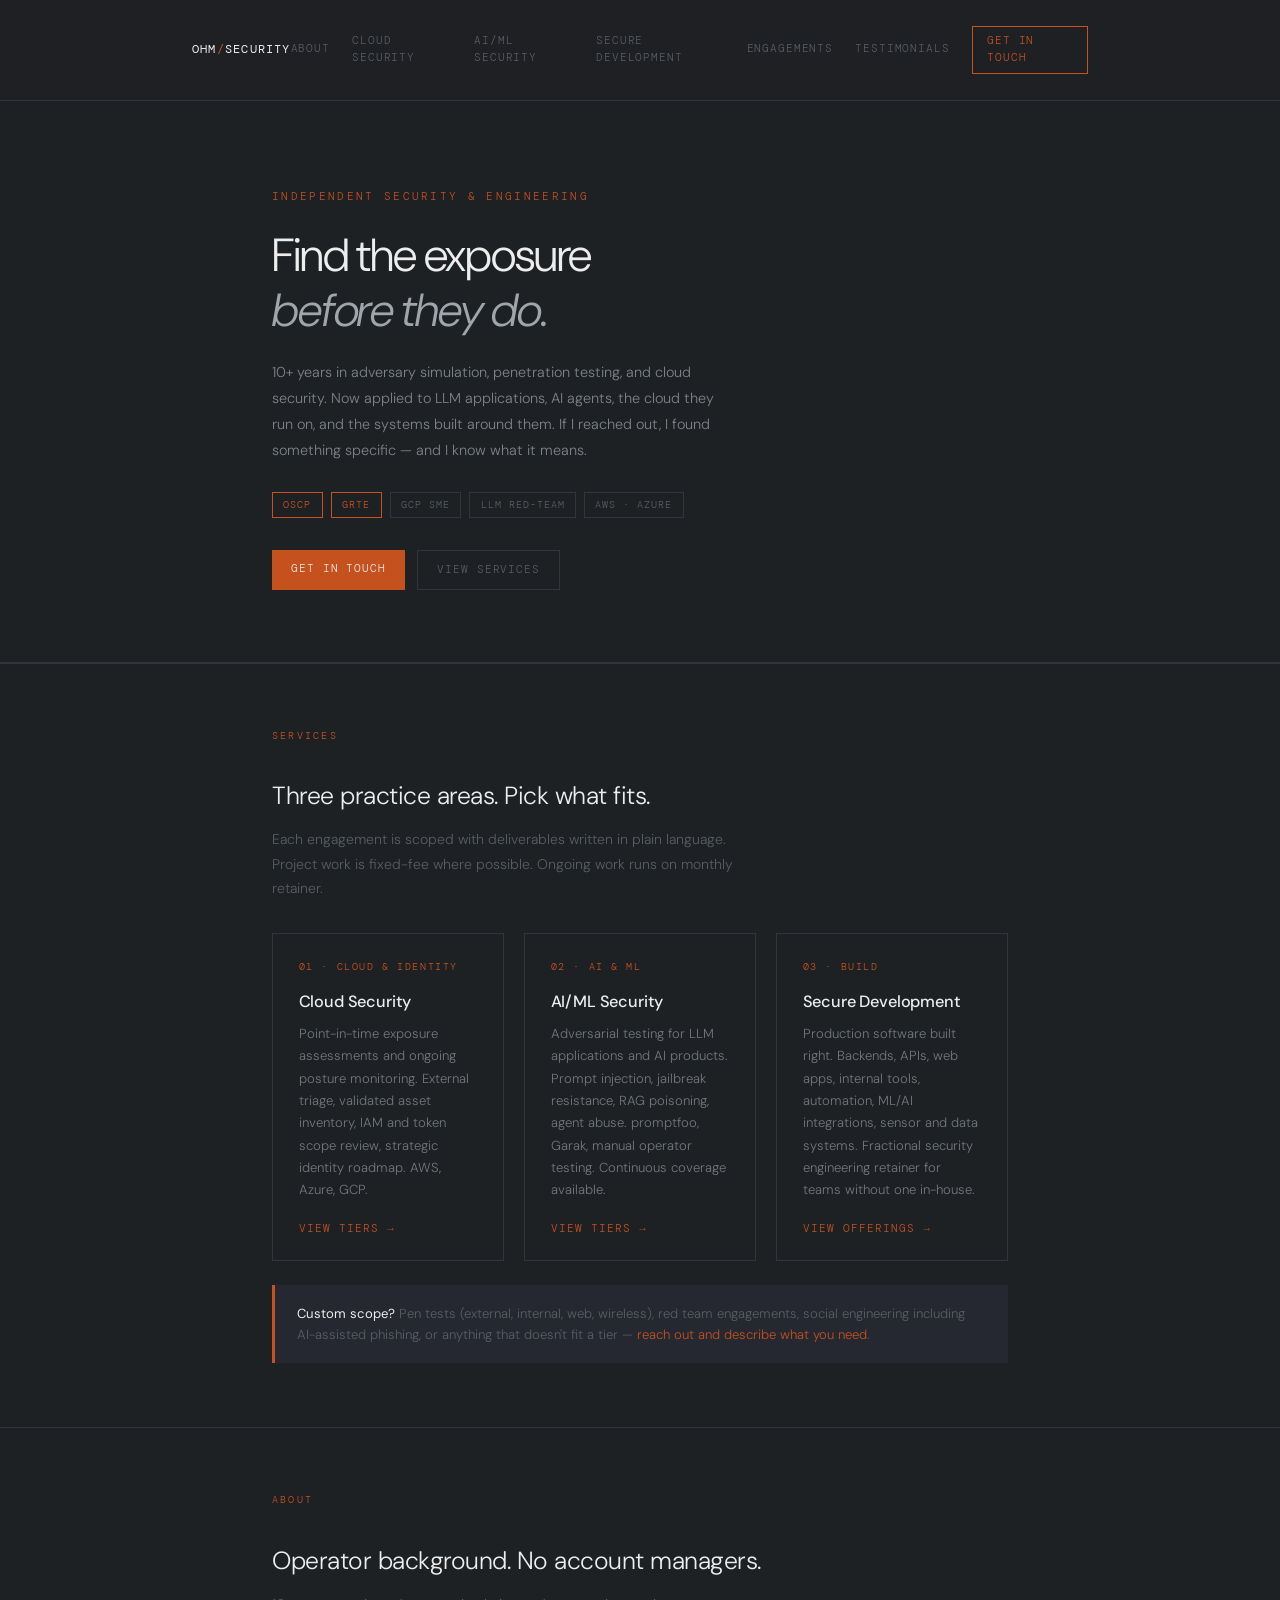
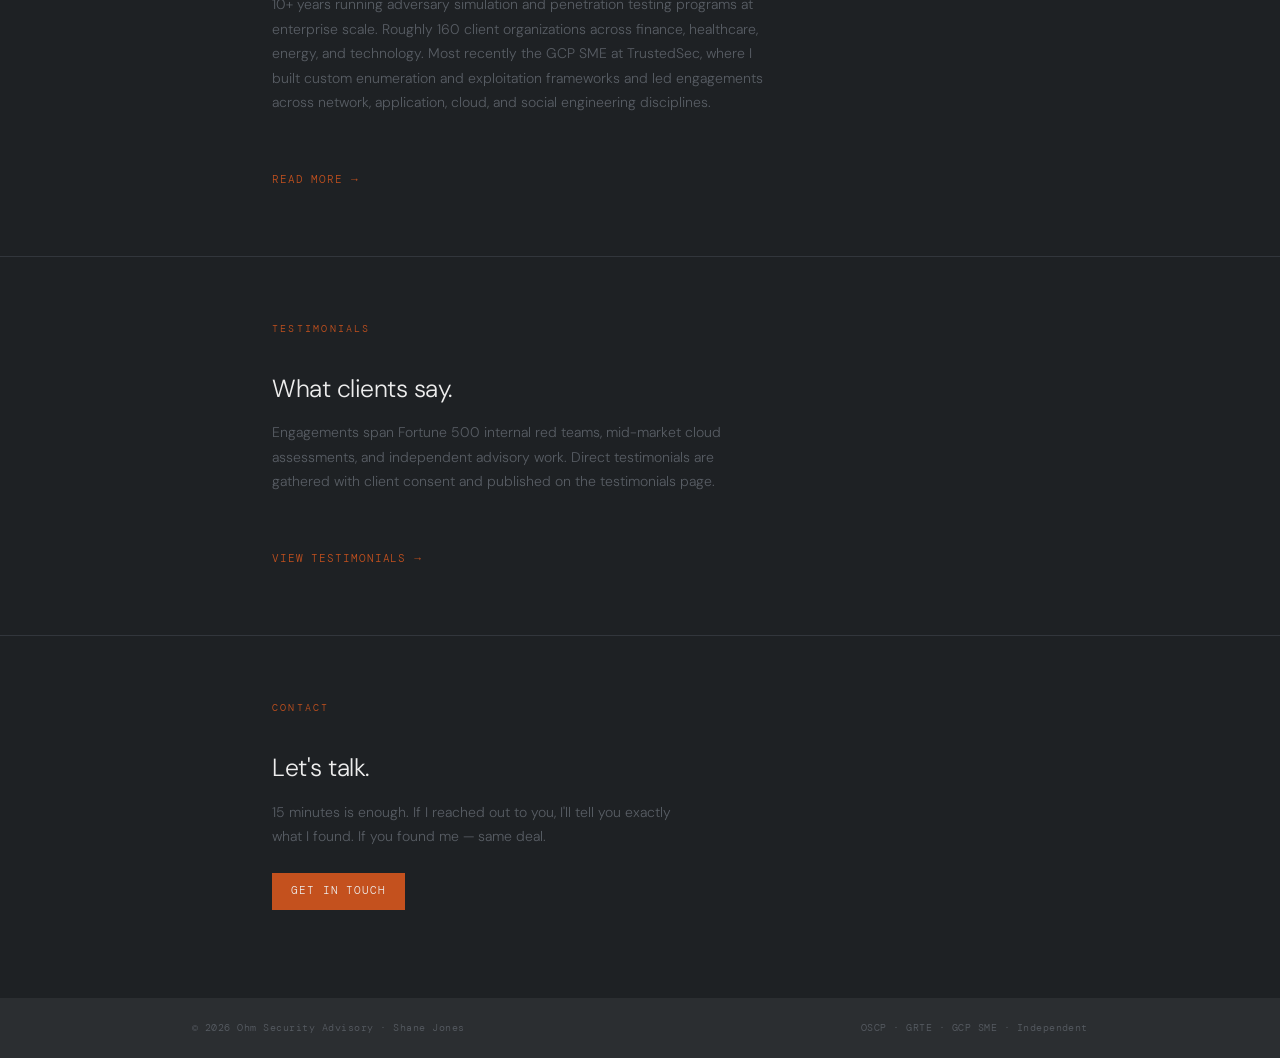
==== commit 44c67145: "Add files via upload" ====
--- a/index.html
+++ b/index.html
@@ -115,6 +115,7 @@
         <a href="cloud-security.html">Cloud Security</a>
         <a href="ai-ml-security.html">AI/ML Security</a>
         <a href="secure-development.html">Secure Development</a>
+        <a href="engagements.html">Engagements</a>
         <a href="testimonials.html">Testimonials</a>
         <a href="contact.html" class="nav-cta">Get in touch</a>
       </div>
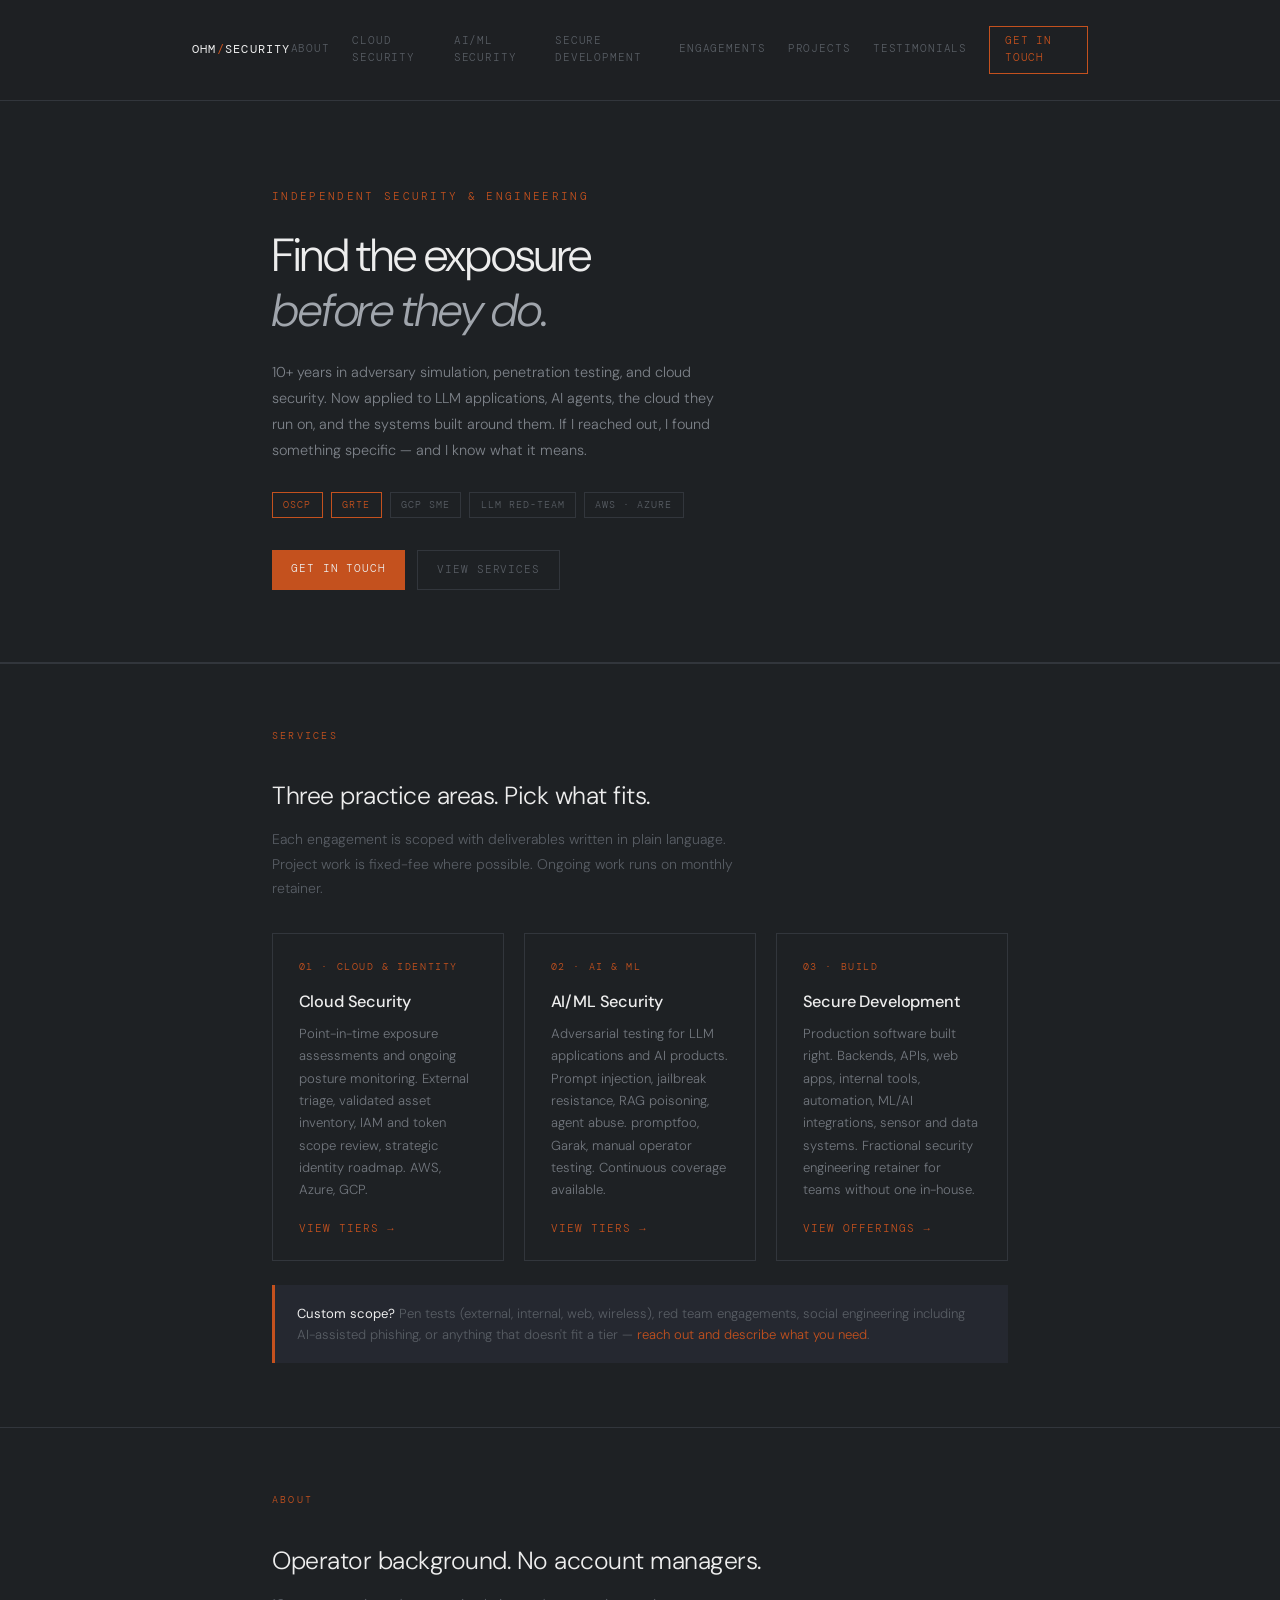
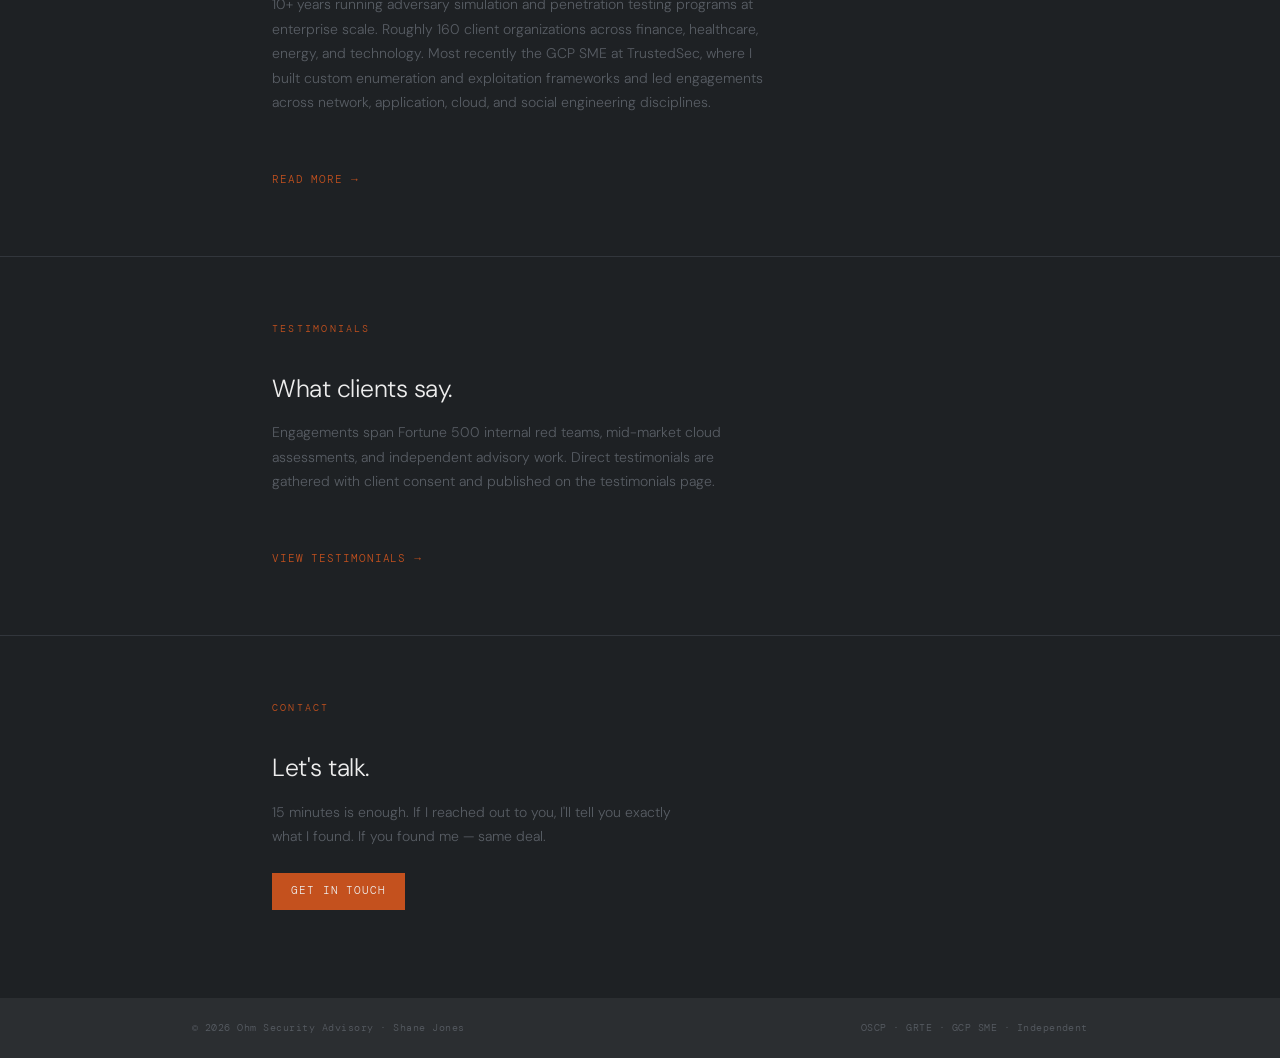
==== commit bd5d1610: "Add files via upload" ====
--- a/index.html
+++ b/index.html
@@ -116,6 +116,7 @@
         <a href="ai-ml-security.html">AI/ML Security</a>
         <a href="secure-development.html">Secure Development</a>
         <a href="engagements.html">Engagements</a>
+        <a href="projects.html">Projects</a>
         <a href="testimonials.html">Testimonials</a>
         <a href="contact.html" class="nav-cta">Get in touch</a>
       </div>
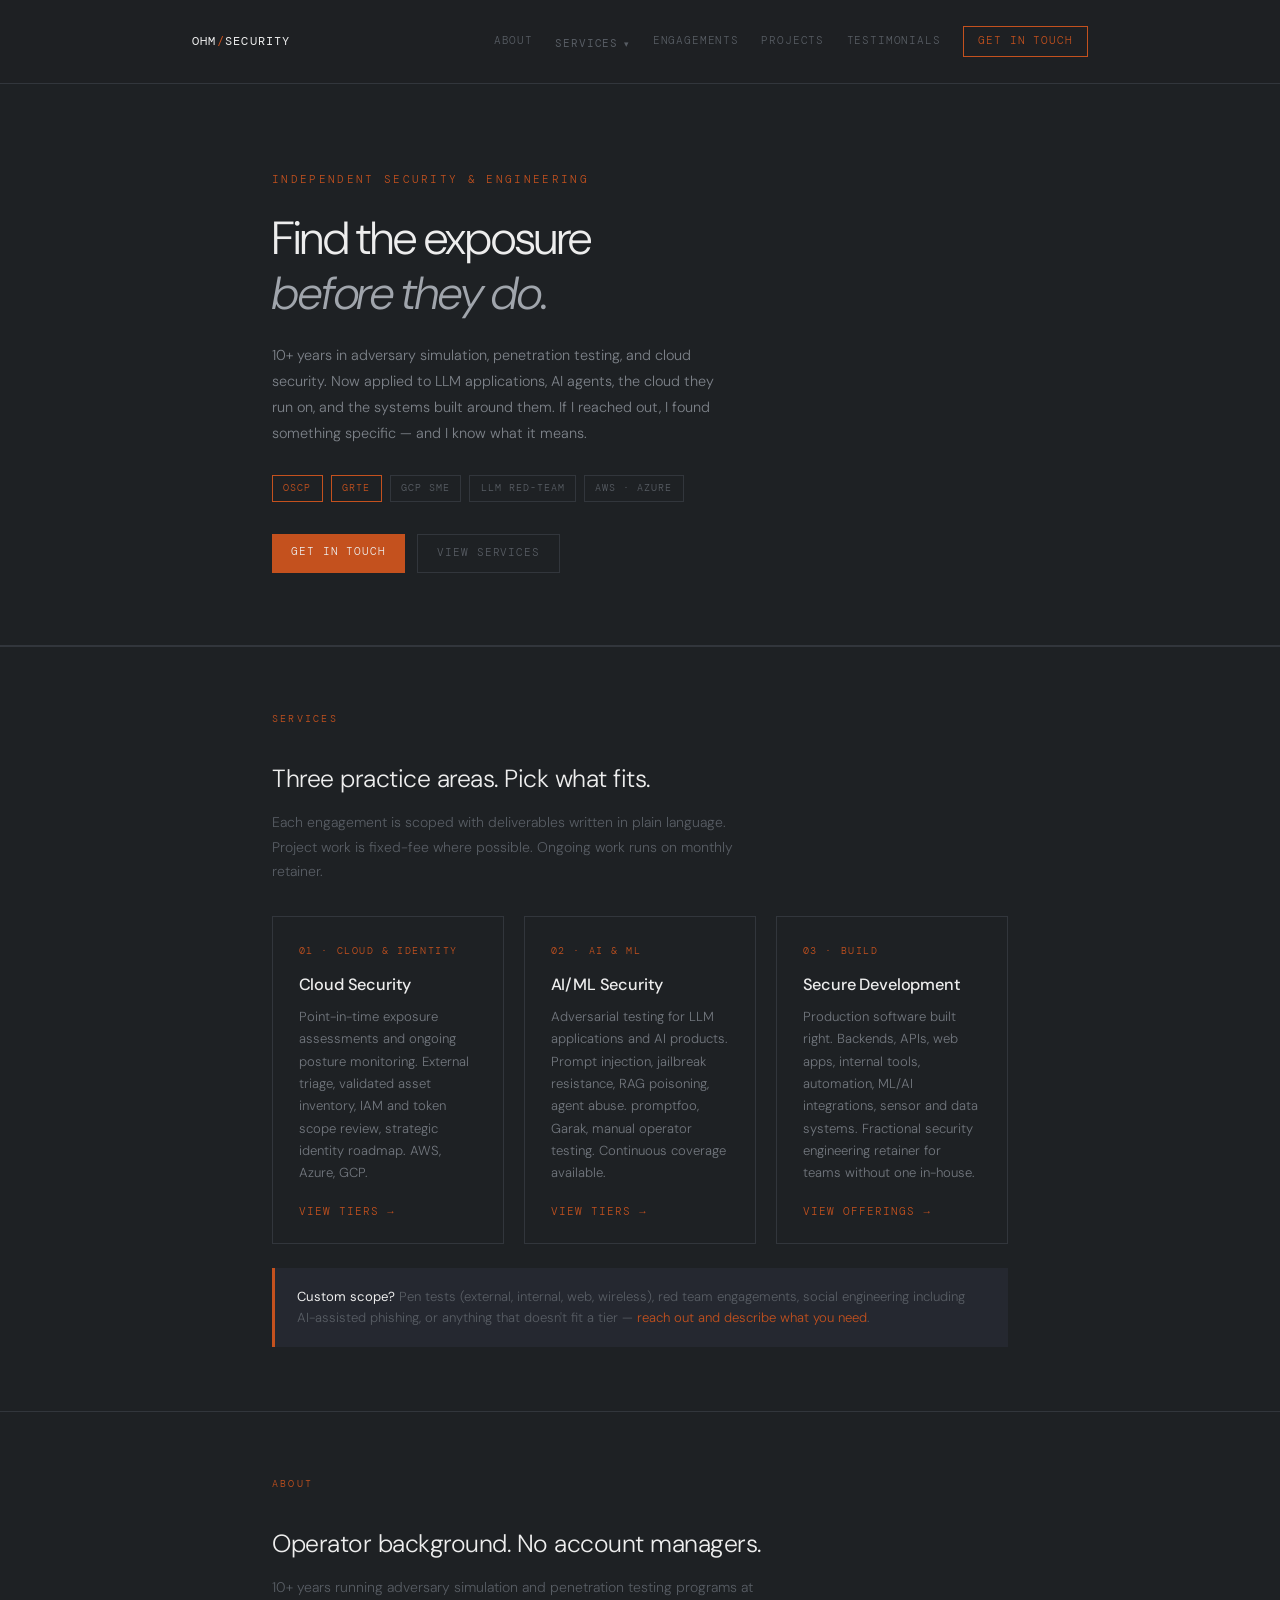
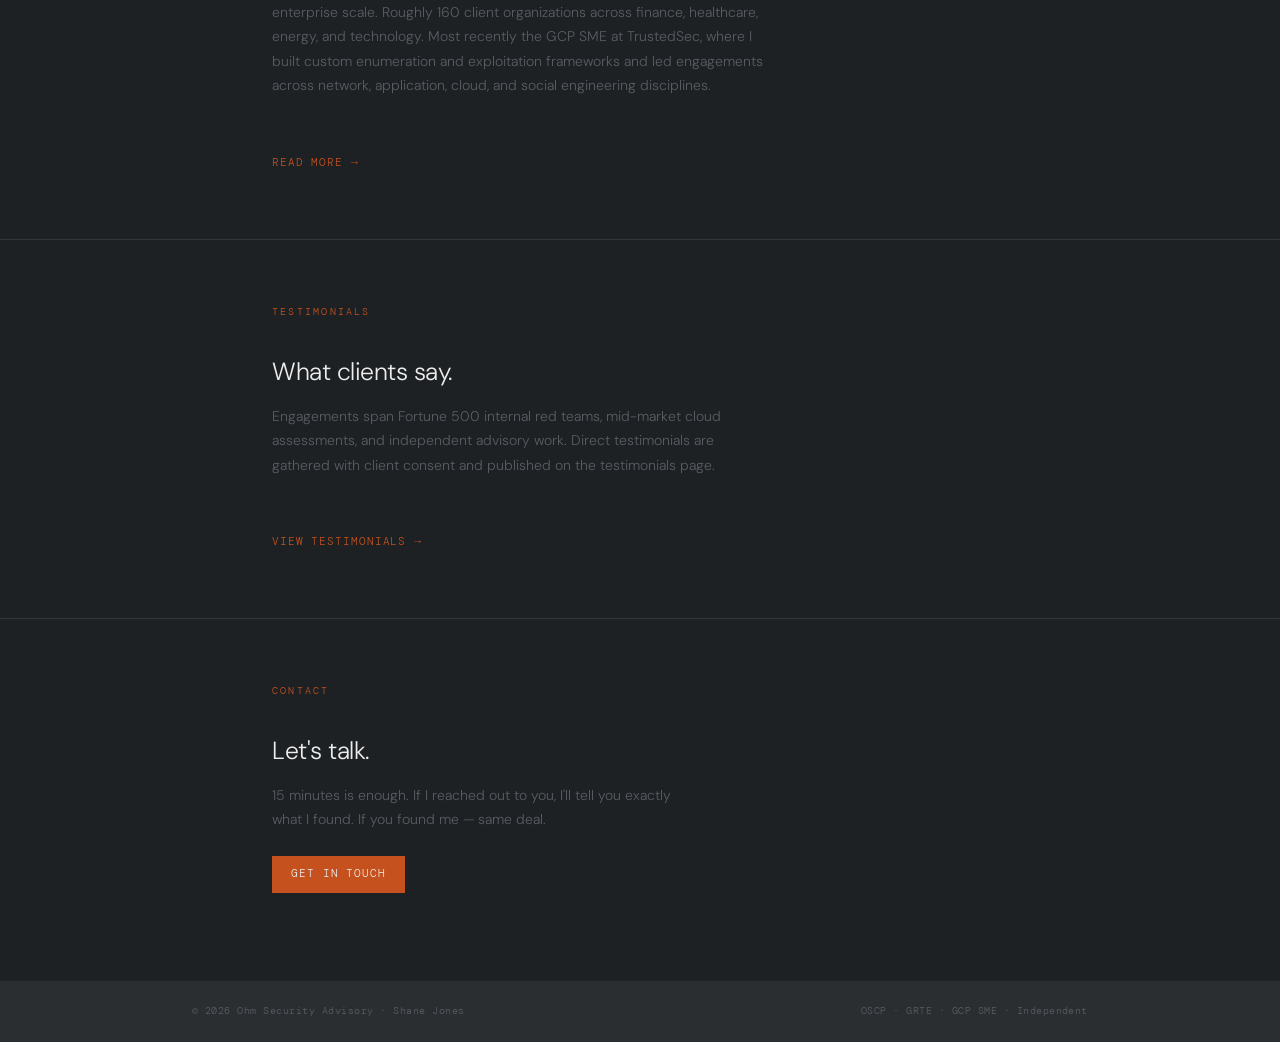
==== commit 5b28f9d2: "Add files via upload" ====
--- a/index.html
+++ b/index.html
@@ -112,9 +112,14 @@
       <button class="nav-toggle" aria-expanded="false" aria-controls="primary-nav">Menu</button>
       <div class="nav-links" id="primary-nav">
         <a href="about.html">About</a>
-        <a href="cloud-security.html">Cloud Security</a>
-        <a href="ai-ml-security.html">AI/ML Security</a>
-        <a href="secure-development.html">Secure Development</a>
+        <div class="nav-dropdown">
+          <button class="nav-dropdown-trigger" aria-expanded="false" aria-haspopup="true">Services <span class="caret">▾</span></button>
+          <div class="nav-dropdown-menu">
+            <a href="cloud-security.html">Cloud Security</a>
+            <a href="ai-ml-security.html">AI/ML Security</a>
+            <a href="secure-development.html">Secure Development</a>
+          </div>
+        </div>
         <a href="engagements.html">Engagements</a>
         <a href="projects.html">Projects</a>
         <a href="testimonials.html">Testimonials</a>
--- a/styles.css
+++ b/styles.css
@@ -84,8 +84,74 @@
   color: var(--orange) !important;
   transition: background 0.2s, color 0.2s !important;
 }
-.nav-cta:hover { background: var(--orange) !important; color: var(--offwhite) !important; }
+.nav-cta:hover { background: var(--orange); color: var(--offwhite) !important; }
 .nav-cta.active { border-bottom: 1px solid var(--orange); padding-bottom: 0.4rem; }
+
+/* ── Dropdown ── */
+.nav-dropdown { position: relative; }
+.nav-dropdown-trigger {
+  background: transparent;
+  border: none;
+  padding: 0;
+  font-family: 'DM Mono', monospace;
+  font-size: 0.66rem;
+  color: var(--muted);
+  letter-spacing: 0.08em;
+  text-transform: uppercase;
+  cursor: pointer;
+  display: inline-flex;
+  align-items: center;
+  gap: 0.4rem;
+  transition: color 0.2s;
+}
+.nav-dropdown-trigger:hover,
+.nav-dropdown-trigger[aria-expanded="true"] { color: var(--offwhite); }
+.nav-dropdown-trigger.active { color: var(--offwhite); border-bottom: 1px solid var(--orange); padding-bottom: 2px; }
+.nav-dropdown-trigger .caret {
+  display: inline-block;
+  font-size: 0.55rem;
+  margin-top: 1px;
+  transition: transform 0.2s;
+}
+.nav-dropdown-trigger[aria-expanded="true"] .caret { transform: rotate(180deg); }
+
+.nav-dropdown-menu {
+  position: absolute;
+  top: 100%;
+  right: 0;
+  min-width: 220px;
+  background: rgba(30,33,36,0.99);
+  backdrop-filter: blur(8px);
+  border: 1px solid var(--border);
+  padding: 0.5rem 0;
+  margin-top: 1.6rem;
+  display: none;
+  flex-direction: column;
+  z-index: 60;
+}
+/* Invisible bridge so hover doesn't break crossing the gap */
+.nav-dropdown-menu::before {
+  content: '';
+  position: absolute;
+  top: -1.6rem;
+  left: 0;
+  right: 0;
+  height: 1.6rem;
+}
+.nav-dropdown-menu a {
+  padding: 0.6rem 1.1rem;
+  border-bottom: 1px solid var(--border);
+  color: var(--muted);
+  white-space: nowrap;
+}
+.nav-dropdown-menu a:last-child { border-bottom: none; }
+.nav-dropdown-menu a:hover { color: var(--offwhite); background: var(--surface); }
+.nav-dropdown-menu a.active { color: var(--orange); border-bottom: 1px solid var(--border); padding-bottom: 0.6rem; }
+.nav-dropdown-menu a:last-child.active { border-bottom: none; }
+
+/* Open via hover (desktop) or aria-expanded (mouse-click + keyboard) */
+.nav-dropdown:hover .nav-dropdown-menu,
+.nav-dropdown-trigger[aria-expanded="true"] + .nav-dropdown-menu { display: flex; }
 
 /* Mobile menu toggle */
 .nav-toggle {
@@ -537,6 +603,30 @@
   .nav-links a { padding: 0.4rem 0; }
   .nav-links a.active { border-bottom: none; padding-bottom: 0.4rem; color: var(--orange); }
   .nav-cta { text-align: center; }
+
+  /* Dropdown becomes inline list on mobile */
+  .nav-dropdown { width: 100%; }
+  .nav-dropdown-trigger { width: 100%; padding: 0.4rem 0; justify-content: space-between; }
+  .nav-dropdown-menu {
+    position: static;
+    display: flex;
+    background: transparent;
+    backdrop-filter: none;
+    border: none;
+    border-left: 1px solid var(--border);
+    margin-top: 0.5rem;
+    margin-left: 0.5rem;
+    padding: 0;
+    min-width: 0;
+  }
+  .nav-dropdown-menu::before { display: none; }
+  .nav-dropdown-menu a {
+    padding: 0.4rem 0 0.4rem 0.85rem;
+    border-bottom: none;
+    white-space: normal;
+  }
+  .nav-dropdown-menu a:hover { background: transparent; }
+  .nav-dropdown:hover .nav-dropdown-menu { display: flex; }
 }
 
 @media (max-width: 760px) {
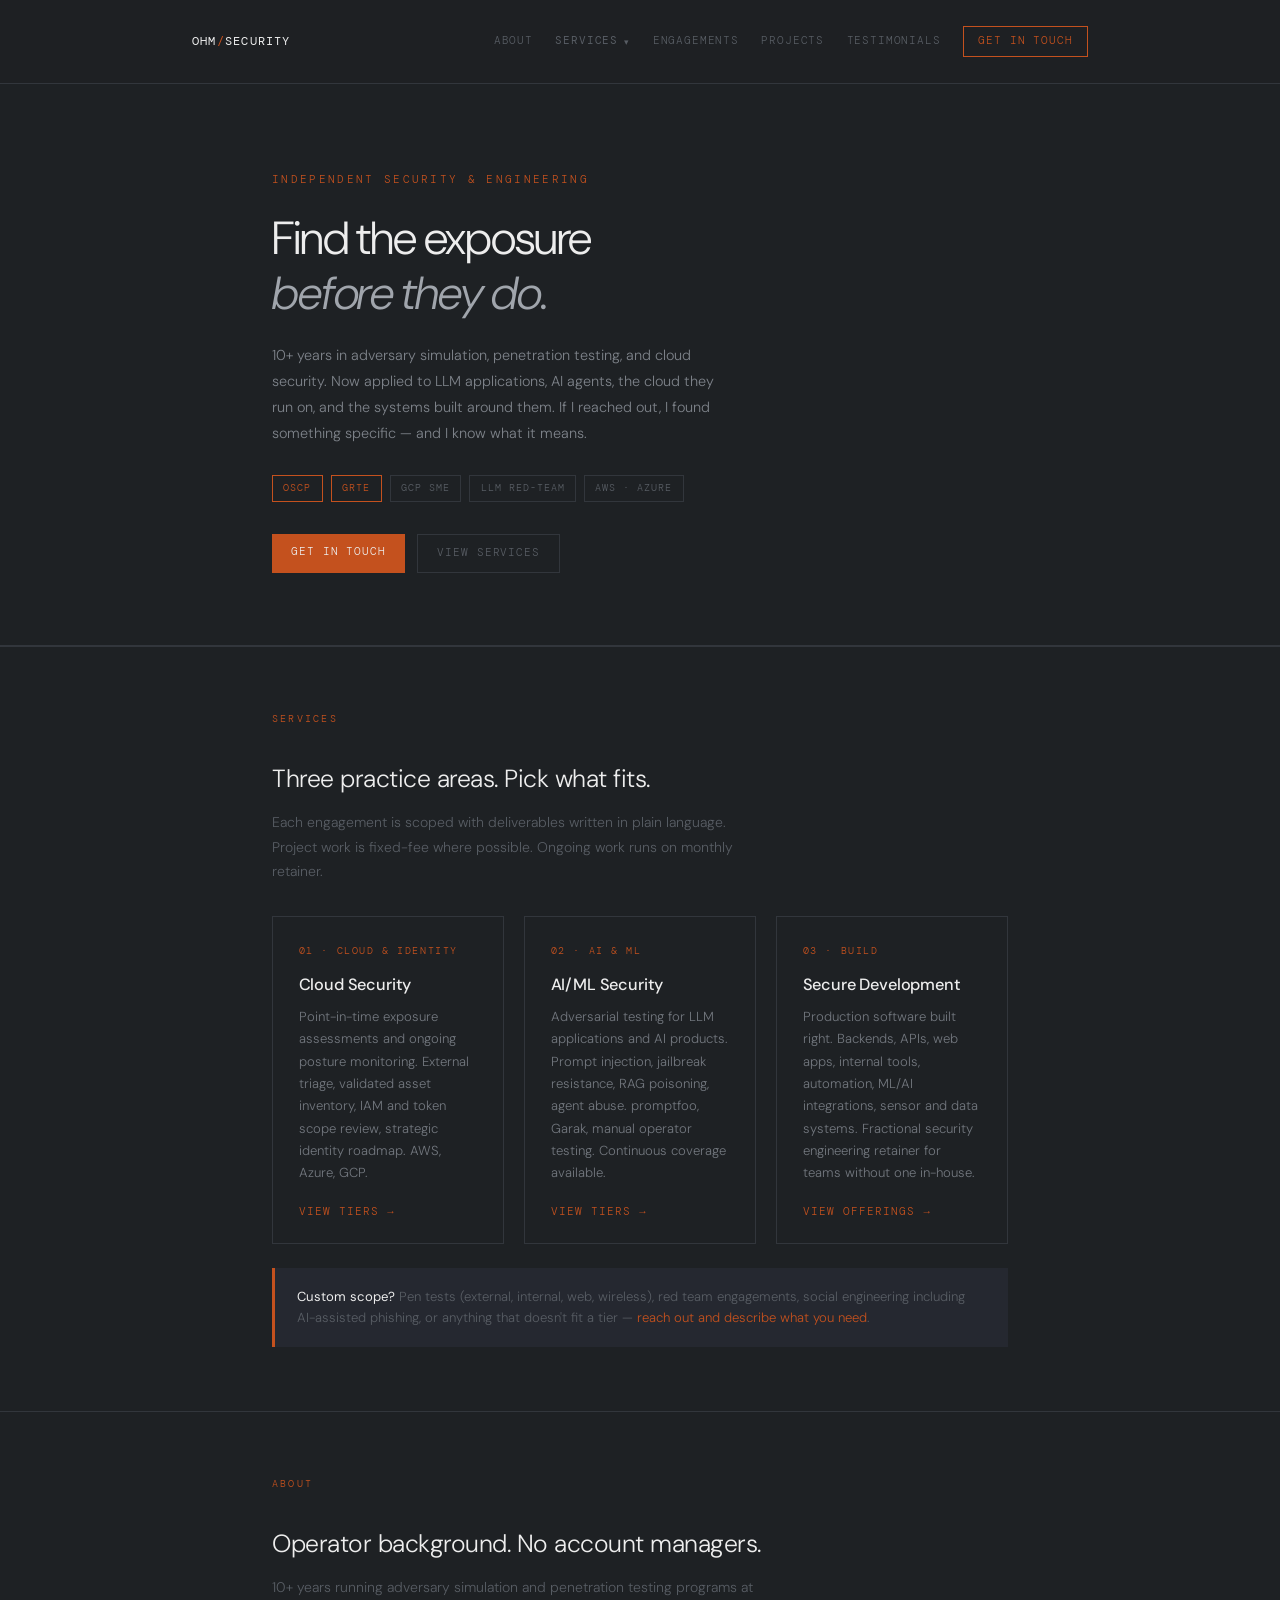
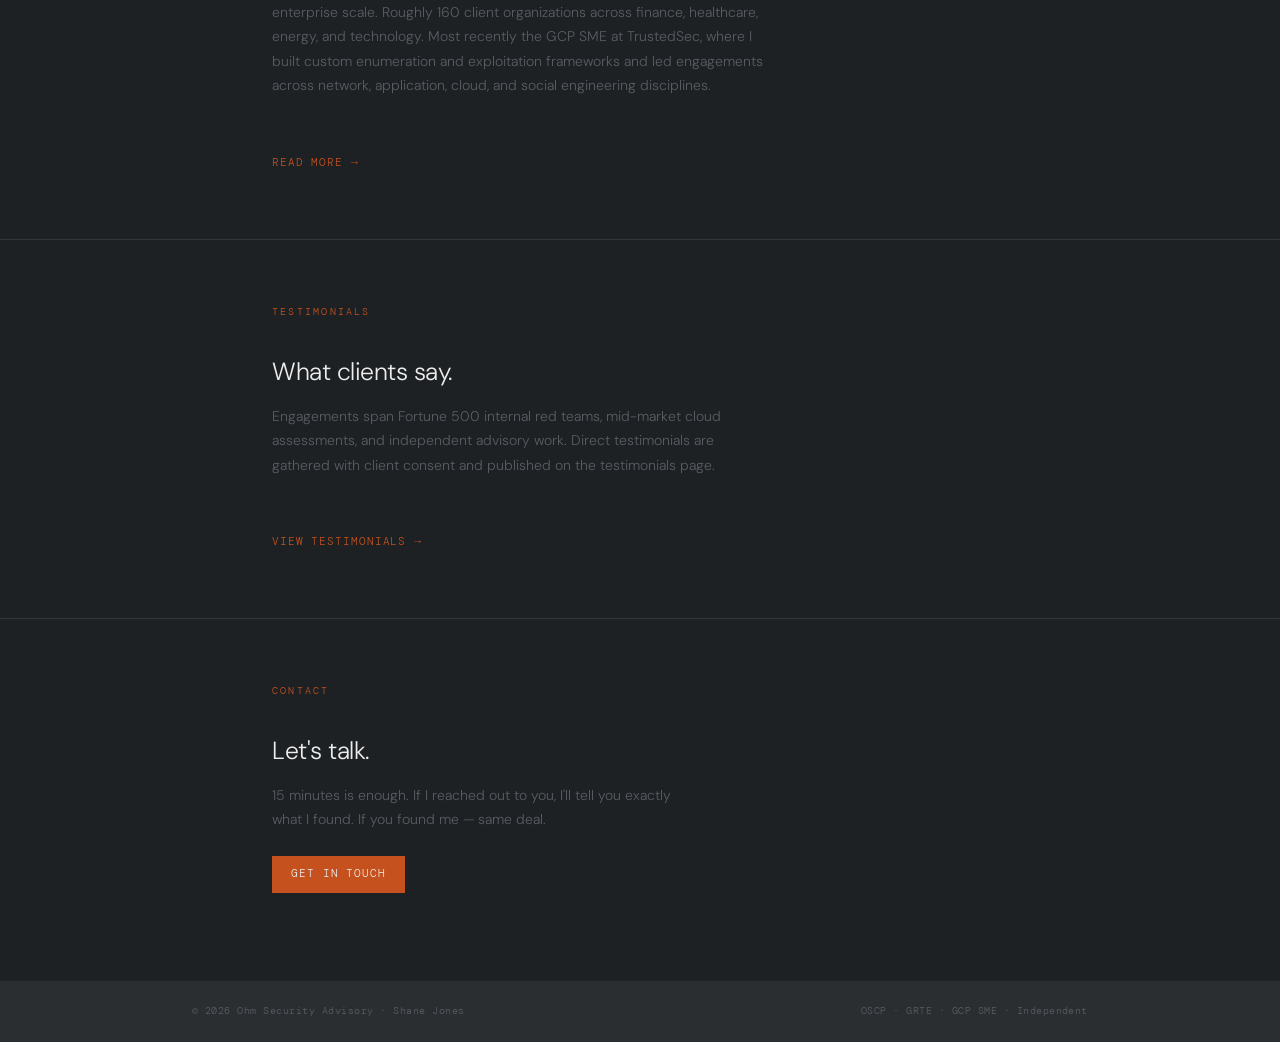
==== commit 28d13b7e: "Add files via upload" ====
--- a/index.html
+++ b/index.html
@@ -236,7 +236,7 @@
 
   <footer>
     <div class="container-wide">
-      <span class="fc">© 2026 Ohm Security Advisory · Shane Jones</span>
+      <span class="fc">© <span class="copyright-year">2026</span> Ohm Security Advisory · Shane Jones</span>
       <span class="fc">OSCP · GRTE · GCP SME · Independent</span>
     </div>
   </footer>
--- a/styles.css
+++ b/styles.css
@@ -88,13 +88,15 @@
 .nav-cta.active { border-bottom: 1px solid var(--orange); padding-bottom: 0.4rem; }
 
 /* ── Dropdown ── */
-.nav-dropdown { position: relative; }
+.nav-dropdown { position: relative; display: flex; align-items: center; }
 .nav-dropdown-trigger {
   background: transparent;
   border: none;
   padding: 0;
+  margin: 0;
   font-family: 'DM Mono', monospace;
   font-size: 0.66rem;
+  line-height: 1;
   color: var(--muted);
   letter-spacing: 0.08em;
   text-transform: uppercase;
@@ -103,6 +105,8 @@
   align-items: center;
   gap: 0.4rem;
   transition: color 0.2s;
+  -webkit-appearance: none;
+  appearance: none;
 }
 .nav-dropdown-trigger:hover,
 .nav-dropdown-trigger[aria-expanded="true"] { color: var(--offwhite); }
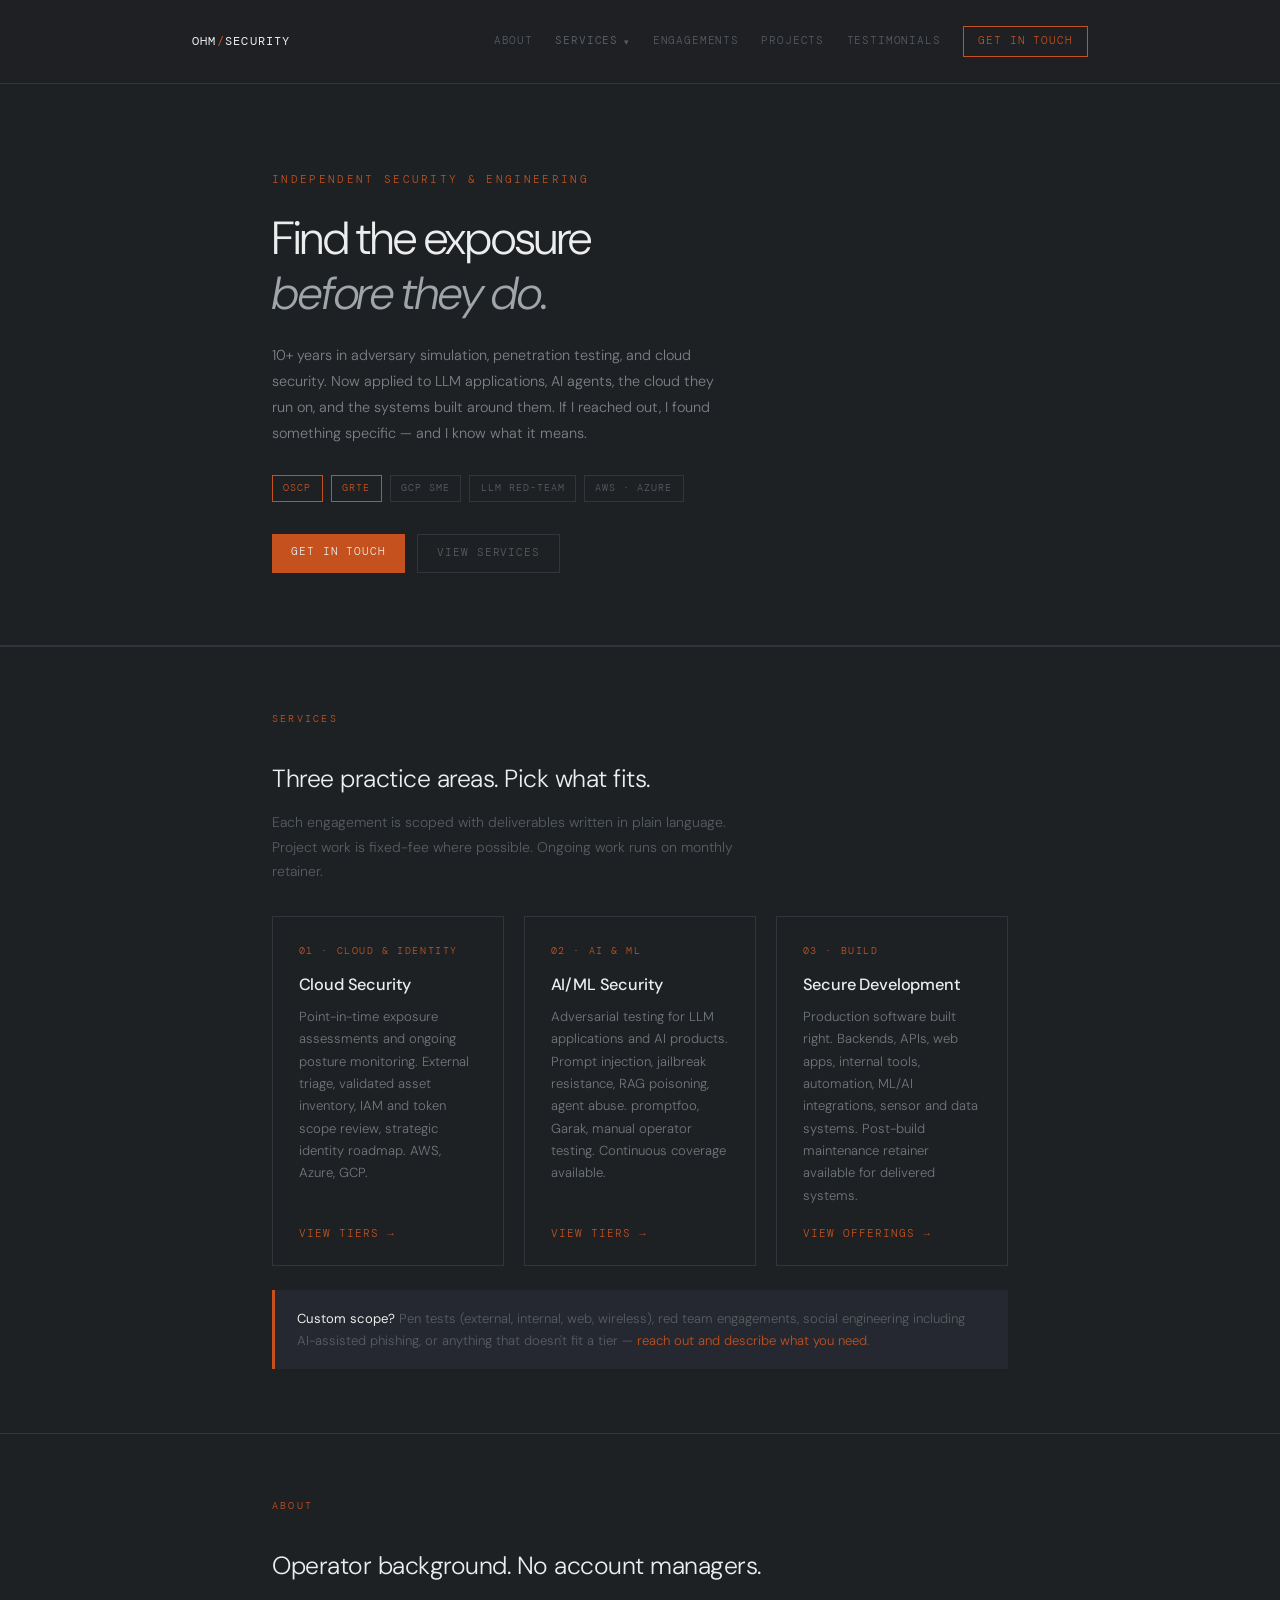
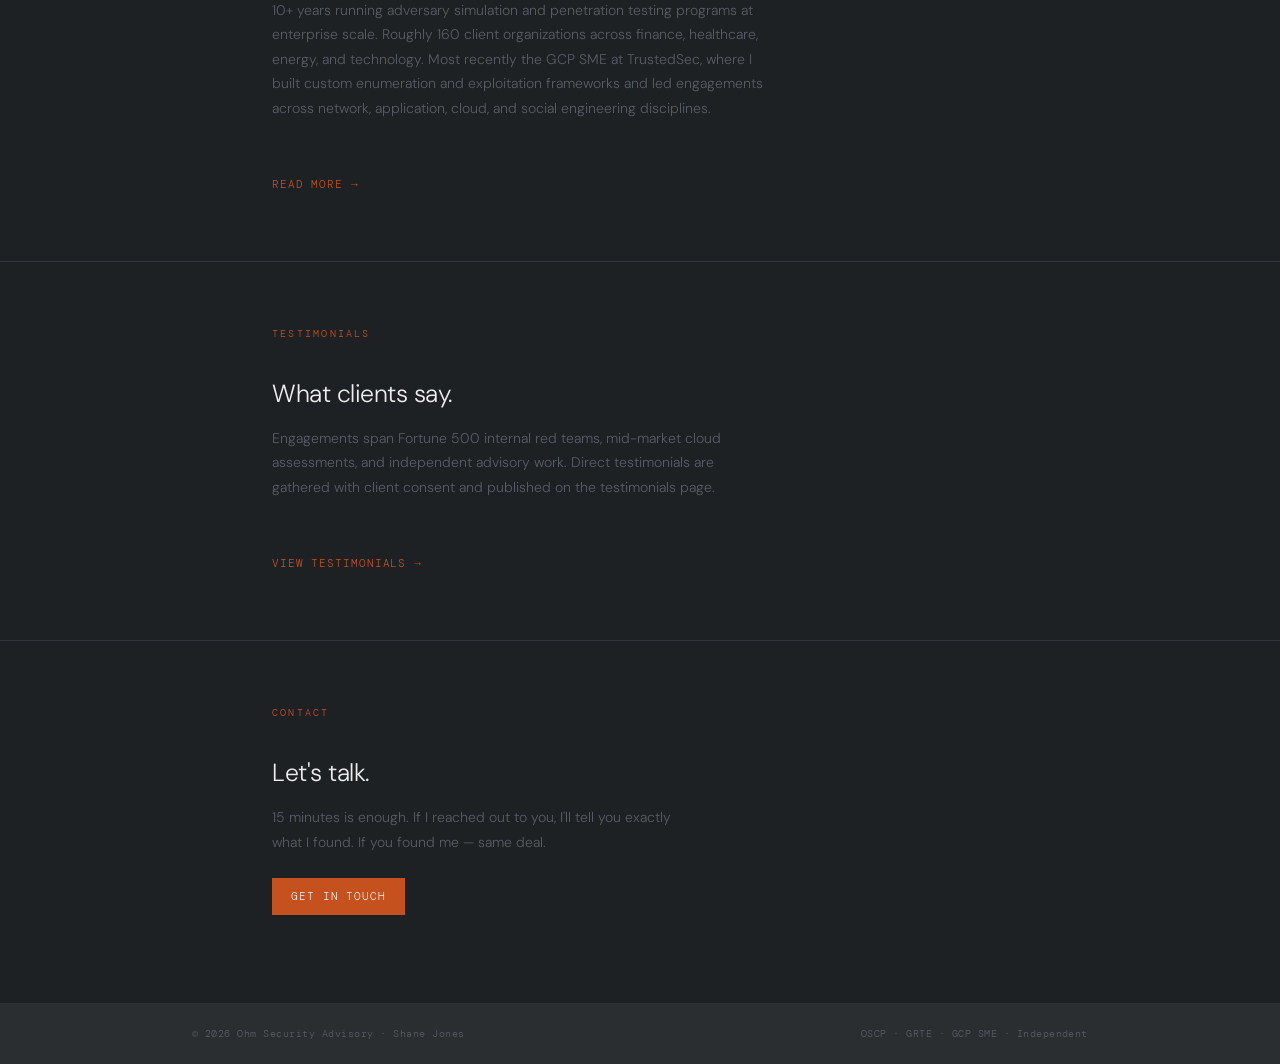
==== commit 1f73446d: "Add files via upload" ====
--- a/index.html
+++ b/index.html
@@ -181,7 +181,7 @@
             <a href="secure-development.html" class="service-card">
               <div class="service-card-id">03 · Build</div>
               <div class="service-card-title">Secure Development</div>
-              <div class="service-card-desc">Production software built right. Backends, APIs, web apps, internal tools, automation, ML/AI integrations, sensor and data systems. Fractional security engineering retainer for teams without one in-house.</div>
+              <div class="service-card-desc">Production software built right. Backends, APIs, web apps, internal tools, automation, ML/AI integrations, sensor and data systems. Post-build maintenance retainer available for delivered systems.</div>
               <div class="service-card-arrow">View offerings →</div>
             </a>
 
